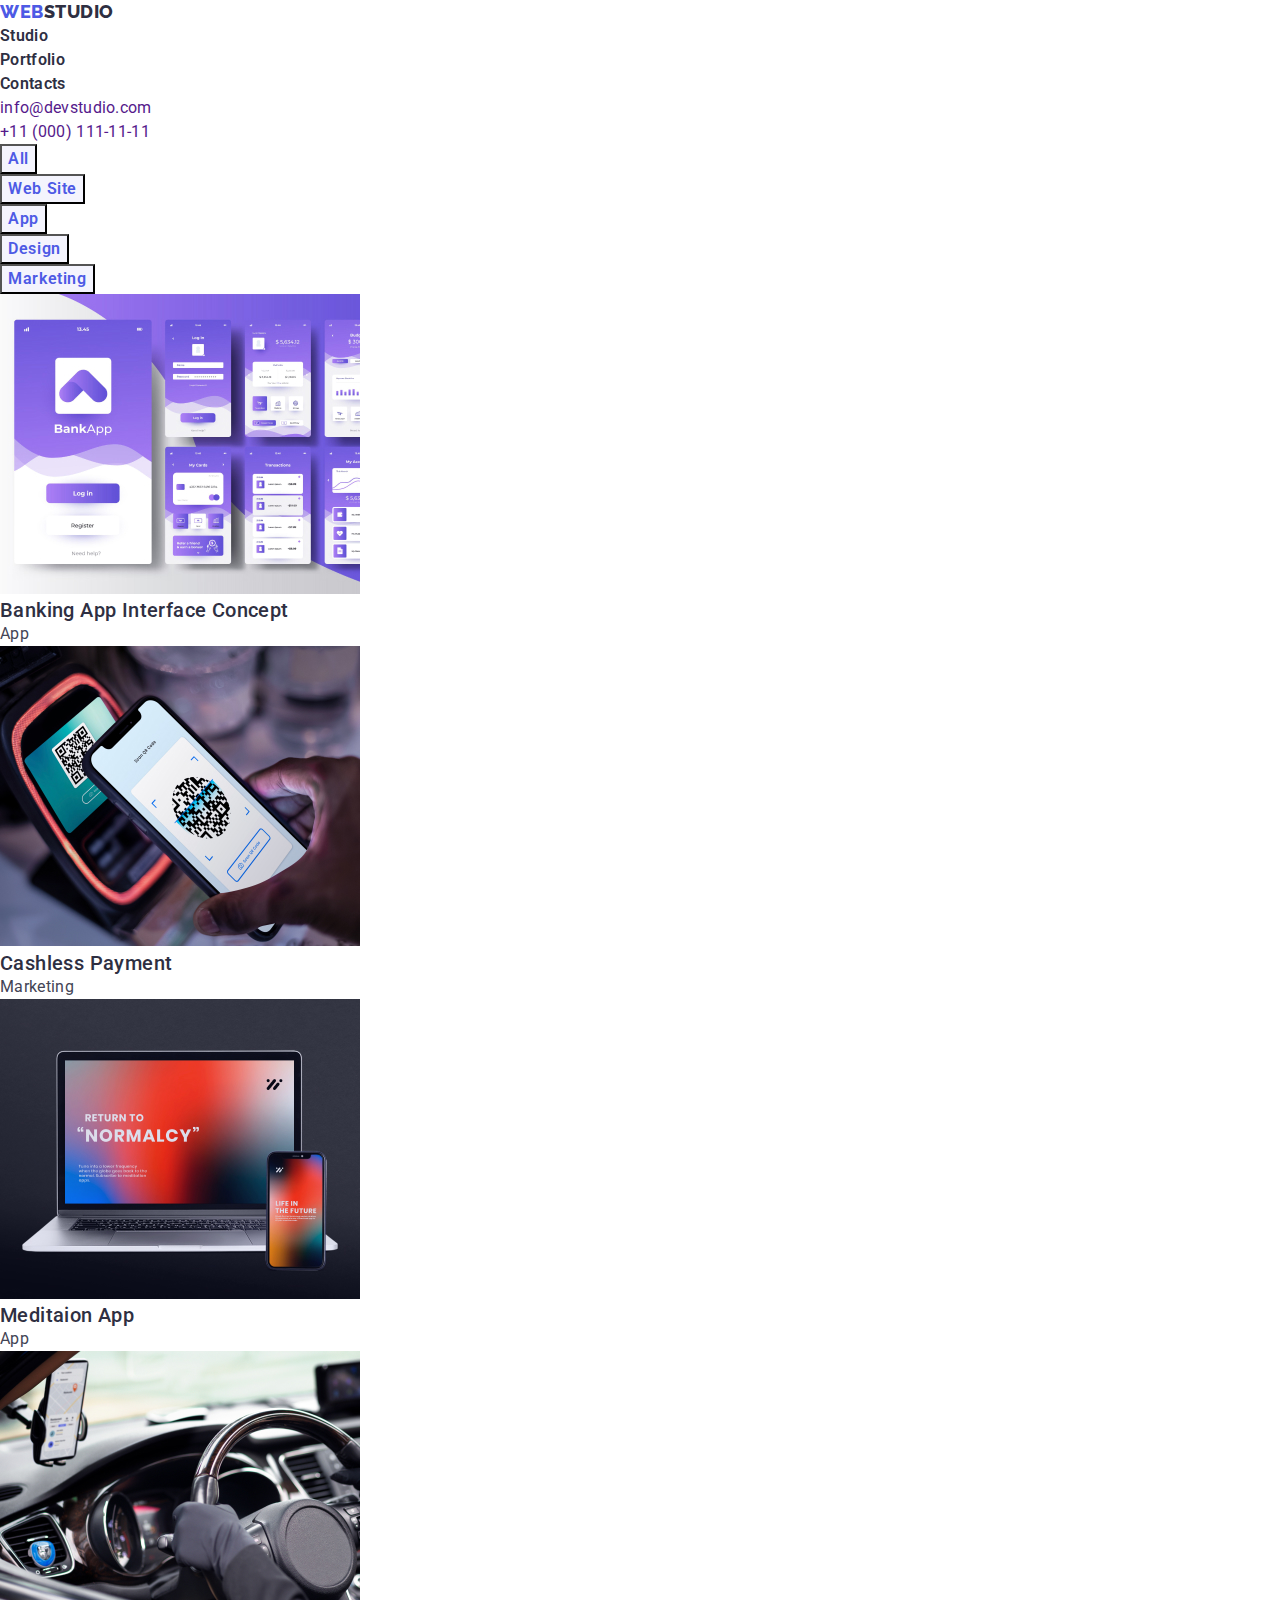
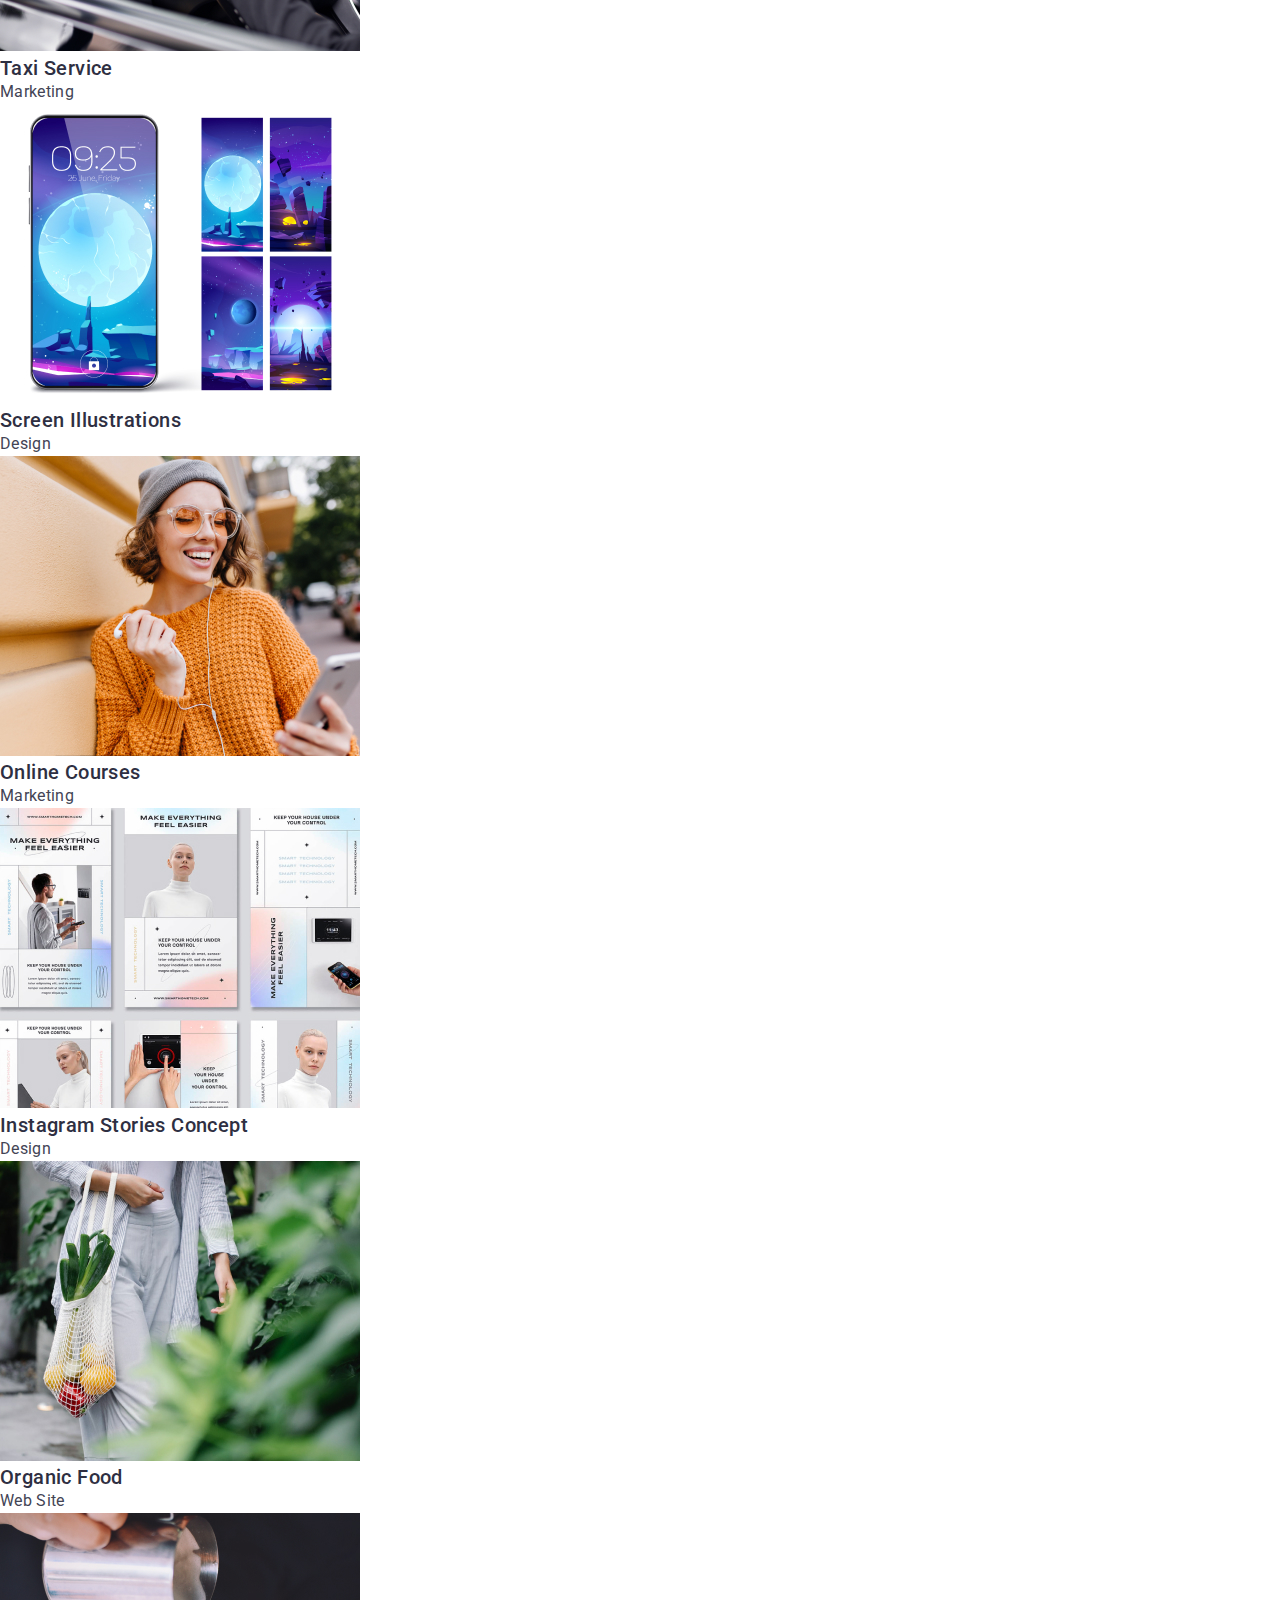
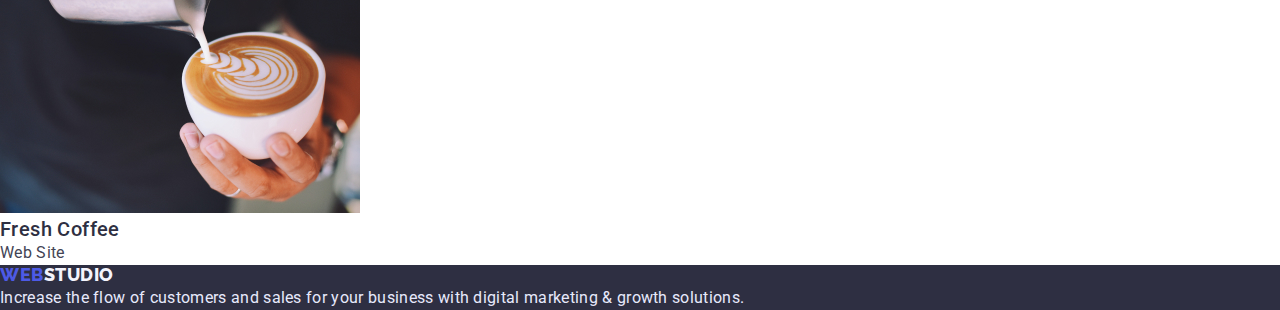
==== portfolio.html @ e3646582 "скопійовано № 2" ====
<!DOCTYPE html>
<html lang="en">
  <head>
    <meta charset="UTF-8" />
    <meta http-equiv="X-UA-Compatible" content="IE=edge" />
    <meta name="viewport" content="width=device-width, initial-scale=1.0" />
    <title>Document</title>
    <link
      href="https://fonts.googleapis.com/css2?family=Montserrat:wght@400;500;600&family=Raleway:wght@400;600;700;800&family=Roboto:wght@400;500;700;900&display=swap"
      rel="stylesheet"
    />
    <link rel="stylesheet" href="https://cdn.jsdelivr.net/npm/modern-normalize@1.1.0/modern-normalize.min.css">
    <link rel="stylesheet" href="./css/style.css"/>
  </head>
  <body class="body">
    <!-- Шапка -->
    <header class="header-page">
      <nav class="header-navigation">
        <a href="/" class="header-logo link">
          <span class="header-logo-web">WEB</span>
          STUDIO
        </a>
        <ul class="header-lists list">
          <li class="header-item">
            <a href="index.html"class="header-link link">Studio</a>
          </li>
          <li class="header-item">
            <a href="" class="header-link link">Portfolio</a>
          </li>
          <li class="header-item">
            <a href="" class="header-link link">Contacts</a>
          </li>
        </ul>
      </nav>
      <ul class="header-contacts list">
        <li class="header-email-item">
          <a href="" class="header-email-link link">info@devstudio.com</a>
        </li>
        <li class="header-tel-item">
          <a href="" class="header-tel-link link">+11 (000) 111-11-11</a>
        </li>
      </ul>
    </header>
    <!-- Основна частина-->
    <main>

      <!-- Секція 1 портфоліо-->
      <section>
        <ul class="button list">
          <li class="button-item">
            <button type="button" class="button-name">All</button>
          </li>
          <li class="button-item">
            <button type="button" class="button-name">Web Site</button>
          </li>
          <li class="button-item">
            <button type="button" class="button-name">App</button>
          </li>
          <li class="button-item">
            <button type="button" class="button-name">Design</button>
          </li>
          <li class="button-item">
            <button type="button" class="button-name">Marketing</button>
          </li>
        </ul>

        <ul class="portfolio list">
          <!-- фото 1 банківський додаток -->
          <li class="portfolio-bank">
            <a href="" class="link">
              <img
                src="./image.portfolio/Banking-App.jpg"
                alt="photo banking app"
                width="360"
                height="300"
              />
              <h2 class="portfolio-title">
                Banking App Interface Concept
              </h2>
              <p class="portfolio-text">App</p>
            </a>
          </li>
          <!-- фото 2 безготівковий розрахунок -->
          <li class="portfolio-cashless">
            <a href="" class="link">
              <img
                src="./image.portfolio/Cashless-Payment.jpg"
                alt="photo Cashless Payment"
                width="360"
                height="300"
              />
              <h2 class="portfolio-title">Cashless Payment</h2>
              <p class="portfolio-text">Marketing</p>
            </a>
          </li>
          <!-- фото 3 додаток медитація -->
          <li class="portfolio-meditation">
            <a href="" class="link">
              <img
                src="./image.portfolio/Meditaion-App.jpg"
                alt="photo Meditaion App"
                width="360"
                height="300"
              />
              <h2 class="portfolio-title">Meditaion App</h2>
              <p class="portfolio-text">App</p>
            </a>
          </li>
          <!-- фото 4 сервіс таксі -->
          <li class="portfolio-taxi">
            <a href="" class="link">
              <img
                src="./image.portfolio/Taxi-Service.jpg"
                alt="photo Taxi Service"
                width="360"
                height="300"
              />
              <h2 class="portfolio-title">Taxi Service</h2>
              <p class="portfolio-text">Marketing</p>
            </a>
          </li>

          <!-- фото 5 ілюстраціїї екрану -->
          <li class="portfolio-screen">
            <a href="" class="link">
              <img
                src="./image.portfolio/Screen-Illustrations.jpg"
                alt="photo Screen Illustrations"
                width="360"
                height="300"
              />
              <h2 class="portfolio-title">Screen Illustrations</h2>
              <p class="portfolio-text">Design</p>
            </a>
          </li>
          <!-- фото 6 онлайн курси -->
          <li class="portfolio-online">
            <a href="" class="link">
              <img
                src="./image.portfolio/Online-Courses.jpg"
                alt="photo Online Courses"
                width="360"
                height="300"
              />
              <h2 class="portfolio-title">Online Courses</h2>
              <p class="portfolio-text">Marketing</p>
            </a>
          </li>
          <!-- фото 7 інстаграм сторіс -->
          <li class="portfolio-instagram">
            <a href="" class="link">
              <img
                src="./image.portfolio/Instagram-Stories-Concept.jpg"
                alt="photo Instagram Stories Concept"
                width="360"
                height="300"
              />
              <h2 class="portfolio-title">
                Instagram Stories Concept</h2>
              <p class="portfolio-text">Design</p>
            </a>
          </li>
          <!-- фото 8 органічна їжа -->
          <li class="portfolio-food">
            <a href="" class="link">
              <img
                src="./image.portfolio/Organic-Food.jpg"
                alt="photo Organic Food"
                width="360"
                height="300"
              />
              <h2 class="portfolio-title">Organic Food</h2>
              <p class="portfolio-text">Web Site</p>
            </a>
          </li>
          <!-- фото 9 свіжа кава-->
          <li class="portfolio-coffee">
            <a href="" class="link">
              <img
                src="./image.portfolio/Fresh-Coffee.jpg"
                alt="photo Fresh Coffee"
                width="360"
                height="300"
              />
              <h2 class="portfolio-title">Fresh Coffee</h2>
              <p class="portfolio-text">Web Site</p>
            </a>
          </li>
        </ul>
      </section>
    </main>
    <!-- Футер (підвал)-->
    <footer class="footer-page">
      <a href="/" class="footer-logo link">
        <span class="footer-logo-web">WEB</span>
        STUDIO
      </a>
      <p class="text-fotter">
        Increase the flow of customers and sales for your business with digital
        marketing & growth solutions.
      </p>
    </footer>
  </body>
</html>
---- css/style.css ----
body 
{font-family: Roboto, sans-serif;}

.list {
    list-style: none;
}
.link {
    text-decoration: none;
}
/* скидаємо відступи */
ul, 
li {
    margin: 0;
    padding-left: 0;
}

h1, h2, h3, p {
    margin: 0;
    padding-left: 0;
}

/* HEADER */
/* 1-а сторінка Основна частина*/
/* 1-а сторінка, Секція 1 з кнопкою- */

.page-button-order {
    background-color: #2E2F42;
}
.page-button-order-service  {
    font-family: inherit;
    font-weight: 600;
    font-size: 16px;
    line-height: 1.19em;
    display: flex;
    align-items: center; 
    letter-spacing: 0.04em;
    color: #FFFFFF;
    background: #4D5AE5;
}
.page-button-order-service:hover {
    color: #4D5AE5;
    background: #F4F4FD;
}
.page-button-order-service:focus {
    color: #4D5AE5;
    background: #F4F4FD;
}
.page-button-title {
    font-family: inherit;
    font-weight: 600;
    font-size: 56px;
    line-height: 1.07em;
    text-align: center;
    letter-spacing: 0.02em;
    color: #FFFFFF;
}

/* Оформлення слів Studio Portfolio Contacts*/
.header-link {
    font-family: inherit;
    font-weight: 600;
    font-size: 16px;
    line-height: 1.5;
    display: flex;
    align-items: center;
    text-align: center;
    letter-spacing: 0.02em;
    color: #2E2F42;
}
/* Оформлення телефону та імейл*/
.header-contacts {
    font-family: inherit;
    font-weight: 400;
    font-size: 16px;
    line-height: 1.5;
    letter-spacing: 0.02em;
    color: #434455;
}

/* 1-а сторінка, 
Секція 2 Принципи компанії */
.title {
    font-family: inherit;
    font-weight: 500;
    font-size: 20px;
    line-height: 24px;
    letter-spacing: 0.02em;
    color: #2E2F42;
}
.text-title {
    font-family: inherit;
    font-weight: 400;
    font-size: 16px;
    line-height: 1.5em;
    letter-spacing: 0.02em;
    color: #434455;
}

/* 1-а сторінка заголовки секцій 
наша робота, наша команда*/
.title-section {
    font-family: inherit;
    font-weight: 600;
    font-size: 36px;
    line-height: 1.11em;
    text-align: center;
    letter-spacing: 0.02em;
    text-transform: capitalize;
    color: #2E2F42;
}
/* 1-а сторінка, 
Секція 4 Команда компанії
імена, професія */
.name {
    font-family: inherit;
    font-weight: 500;
    font-size: 20px;
    line-height: 1,2em;
    text-align: center;
    letter-spacing: 0.02em;
    color: #2E2F42;
}
.job {
    font-family: inherit;
    font-weight: 400;
    font-size: 16px;
    line-height: 1.5em;
    text-align: center;
    letter-spacing: 0.02em;
    color: #434455;
}
/* 2-а сторінка */

.header-logo-web {
    font-family: 'Raleway';
    font-weight: 800;
    font-size: 18px;
    line-height: 1.33;
    display: flex;
    align-items: center;
    letter-spacing: 0.03em;
    text-transform: uppercase;
    color: #4D5AE5; 
}
.header-logo {
    font-family: 'Raleway';
    font-weight: 800;
    font-size: 18px;
    line-height: 1.33;
    display: flex;
    align-items: center;
    letter-spacing: 0.03em;
    text-transform: uppercase;
    color: #2E2F42;
}

/* оформлення кнопок 2-а сторінка портфоліо
all, web-site, app, design, marketing*/
.button-name
 {  font-family: inherit;
    font-weight: 600;
    font-size: 16px;
    line-height: 1.5;
    display: flex;
    align-items: center;
    text-align: center;
    letter-spacing: 0.04em;
    color: #4D5AE5;
    background: #F4F4FD;
}
.button-name:hover 
{color: #FFFFFF;background: #404BBF;}

.button-name:focus 
{color: #FFFFFF; background: #404BBF;} 

/* PORTFOLIO*/

.portfolio-title 
{   font-family: inherit;
    font-weight: 500;
    font-size: 20px;
    line-height: 1.2em;
    letter-spacing: 0.02em;
    color: #2E2F42;
}
.portfolio-text 
{
    font-family: inherit;
    font-weight: 400;
    font-size: 16px;
    line-height: 1.5em;
    letter-spacing: 0.02em;
    color: #434455;
}

/* ФУТЕР */
.footer-page {background-color:  #2E2F42;}
.footer-logo {
    font-family: Raleway;
    font-weight: 800;
    font-size: 18px;
    line-height: 1.16em;
    display: flex;
    align-items: center;
    letter-spacing: 0.03em;
    text-transform: uppercase;
    color: #F4F4FD;
}

.footer-logo-web {
    font-family: Raleway;
    font-weight: 800;
    font-size: 18px;
    line-height: 1.16em;
    display: flex;
    align-items: center;
    letter-spacing: 0.03em;
    text-transform: uppercase;
    color: #4D5AE5;
} 
.text-fotter {
   font-family: inherit;
   font-weight: 400;
   font-size: 16px;
   line-height: 1.5em;
   letter-spacing: 0.02em;
   color: #E7E9FC;
}

/* БЛОКОВІ МОДЕЛІ */
/* ШИРИНА КОНТЕЙНЕРУ */
.container {
width: 1128px;
padding-left: 12px;
padding-right: 12px;
}
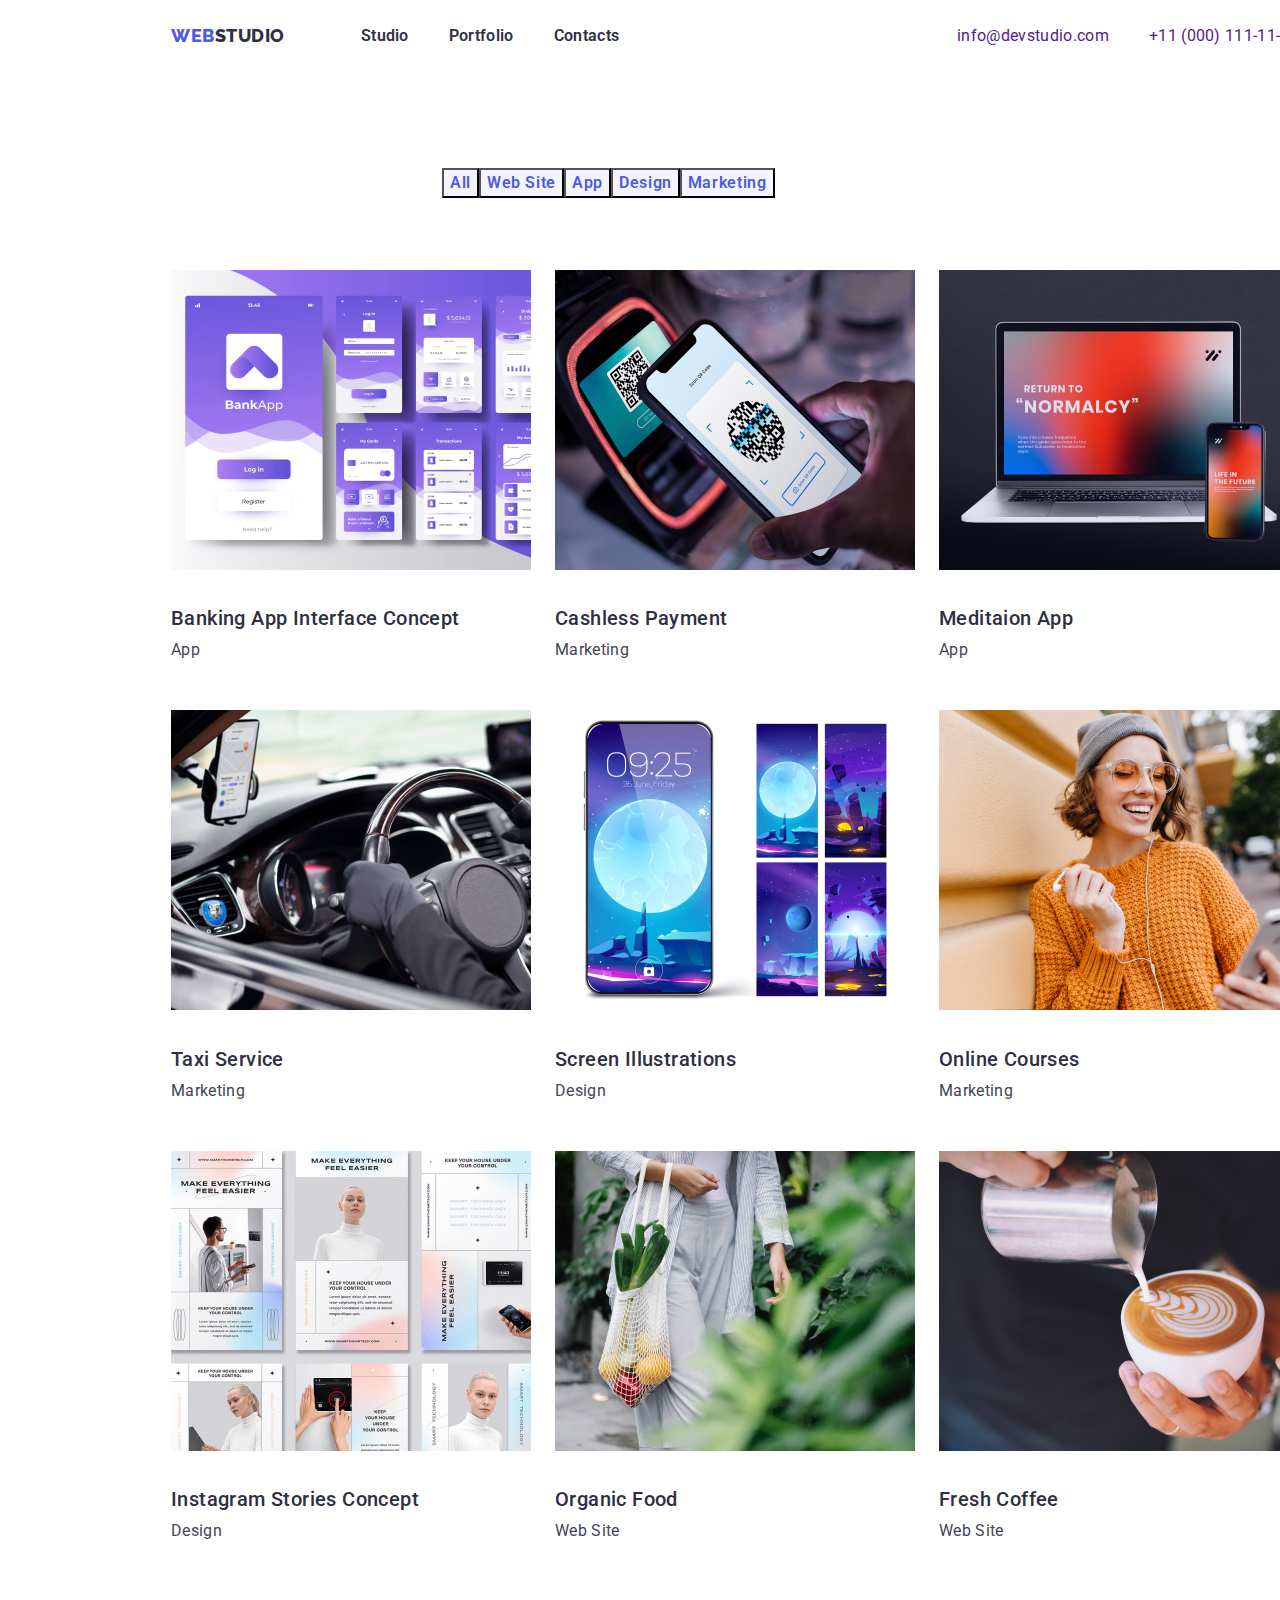
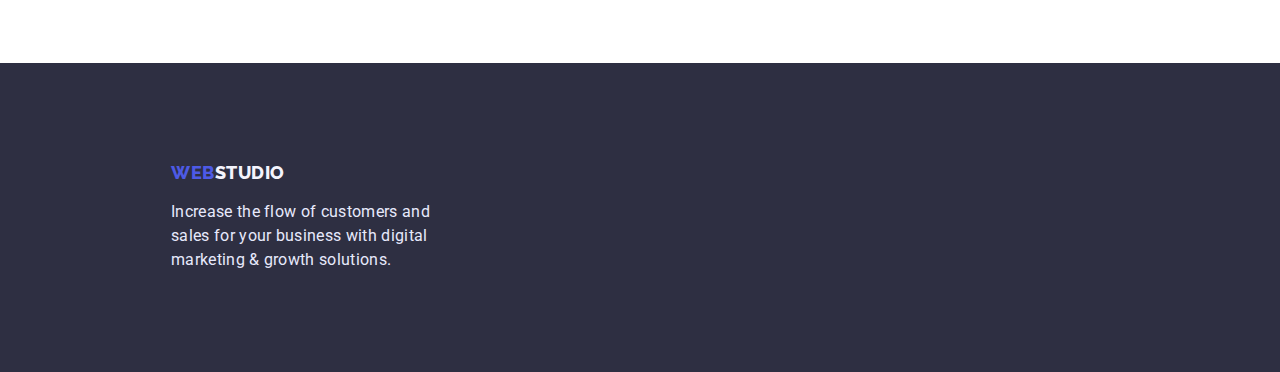
==== commit c01b46ef: "2-а сторінка" ====
--- a/portfolio.html
+++ b/portfolio.html
@@ -15,190 +15,212 @@
   <body class="body">
     <!-- Шапка -->
     <header class="header-page">
-      <nav class="header-navigation">
-        <a href="/" class="header-logo link">
-          <span class="header-logo-web">WEB</span>
-          STUDIO
-        </a>
-        <ul class="header-lists list">
-          <li class="header-item">
-            <a href="index.html"class="header-link link">Studio</a>
+      <!-- контейнер хедер -->
+      <div class="container"> 
+          <nav class="header-navigation">
+            <a href="/" class="header-logo link">
+              <span class="header-logo-web">WEB</span>
+              STUDIO
+            </a>
+          <!-- фільтр студія, портфоліо, контакти-->
+                <ul class="header-lists list">
+            <li class="header-item">
+              <a href="index.html" class="header-link link">Studio</a>
+            </li>
+            <li class="header-item">
+              <a href="portfolio.html" class="header-link link">Portfolio</a>
+            </li>
+            <li class="header-item">
+              <a href="" class="header-link link">Contacts</a>
+            </li>
+          </ul>
+        </nav>
+        <!-- контакти тел+імейл -->
+        <ul class="header-contacts list">
+          <li class="header-contact-item">
+            <a href="" class="link">info@devstudio.com</a>
           </li>
-          <li class="header-item">
-            <a href="" class="header-link link">Portfolio</a>
-          </li>
-          <li class="header-item">
-            <a href="" class="header-link link">Contacts</a>
+          <li class="header-contact-item">
+            <a href="" class="link">+11 (000) 111-11-11</a>
           </li>
         </ul>
-      </nav>
-      <ul class="header-contacts list">
-        <li class="header-email-item">
-          <a href="" class="header-email-link link">info@devstudio.com</a>
-        </li>
-        <li class="header-tel-item">
-          <a href="" class="header-tel-link link">+11 (000) 111-11-11</a>
-        </li>
-      </ul>
+      </div>
     </header>
     <!-- Основна частина-->
     <main>
 
       <!-- Секція 1 портфоліо-->
       <section>
-        <ul class="button list">
-          <li class="button-item">
-            <button type="button" class="button-name">All</button>
-          </li>
-          <li class="button-item">
-            <button type="button" class="button-name">Web Site</button>
-          </li>
-          <li class="button-item">
-            <button type="button" class="button-name">App</button>
-          </li>
-          <li class="button-item">
-            <button type="button" class="button-name">Design</button>
-          </li>
-          <li class="button-item">
-            <button type="button" class="button-name">Marketing</button>
-          </li>
-        </ul>
-
-        <ul class="portfolio list">
-          <!-- фото 1 банківський додаток -->
-          <li class="portfolio-bank">
-            <a href="" class="link">
-              <img
-                src="./image.portfolio/Banking-App.jpg"
-                alt="photo banking app"
-                width="360"
-                height="300"
-              />
-              <h2 class="portfolio-title">
-                Banking App Interface Concept
-              </h2>
-              <p class="portfolio-text">App</p>
-            </a>
-          </li>
-          <!-- фото 2 безготівковий розрахунок -->
-          <li class="portfolio-cashless">
-            <a href="" class="link">
-              <img
-                src="./image.portfolio/Cashless-Payment.jpg"
-                alt="photo Cashless Payment"
-                width="360"
-                height="300"
-              />
-              <h2 class="portfolio-title">Cashless Payment</h2>
-              <p class="portfolio-text">Marketing</p>
-            </a>
-          </li>
-          <!-- фото 3 додаток медитація -->
-          <li class="portfolio-meditation">
-            <a href="" class="link">
-              <img
-                src="./image.portfolio/Meditaion-App.jpg"
-                alt="photo Meditaion App"
-                width="360"
-                height="300"
-              />
-              <h2 class="portfolio-title">Meditaion App</h2>
-              <p class="portfolio-text">App</p>
-            </a>
-          </li>
-          <!-- фото 4 сервіс таксі -->
-          <li class="portfolio-taxi">
-            <a href="" class="link">
-              <img
-                src="./image.portfolio/Taxi-Service.jpg"
-                alt="photo Taxi Service"
-                width="360"
-                height="300"
-              />
-              <h2 class="portfolio-title">Taxi Service</h2>
-              <p class="portfolio-text">Marketing</p>
-            </a>
-          </li>
-
-          <!-- фото 5 ілюстраціїї екрану -->
-          <li class="portfolio-screen">
-            <a href="" class="link">
-              <img
-                src="./image.portfolio/Screen-Illustrations.jpg"
-                alt="photo Screen Illustrations"
-                width="360"
-                height="300"
-              />
-              <h2 class="portfolio-title">Screen Illustrations</h2>
-              <p class="portfolio-text">Design</p>
-            </a>
-          </li>
-          <!-- фото 6 онлайн курси -->
-          <li class="portfolio-online">
-            <a href="" class="link">
-              <img
-                src="./image.portfolio/Online-Courses.jpg"
-                alt="photo Online Courses"
-                width="360"
-                height="300"
-              />
-              <h2 class="portfolio-title">Online Courses</h2>
-              <p class="portfolio-text">Marketing</p>
-            </a>
-          </li>
-          <!-- фото 7 інстаграм сторіс -->
-          <li class="portfolio-instagram">
-            <a href="" class="link">
-              <img
-                src="./image.portfolio/Instagram-Stories-Concept.jpg"
-                alt="photo Instagram Stories Concept"
-                width="360"
-                height="300"
-              />
-              <h2 class="portfolio-title">
-                Instagram Stories Concept</h2>
-              <p class="portfolio-text">Design</p>
-            </a>
-          </li>
-          <!-- фото 8 органічна їжа -->
-          <li class="portfolio-food">
-            <a href="" class="link">
-              <img
-                src="./image.portfolio/Organic-Food.jpg"
-                alt="photo Organic Food"
-                width="360"
-                height="300"
-              />
-              <h2 class="portfolio-title">Organic Food</h2>
-              <p class="portfolio-text">Web Site</p>
-            </a>
-          </li>
-          <!-- фото 9 свіжа кава-->
-          <li class="portfolio-coffee">
-            <a href="" class="link">
-              <img
-                src="./image.portfolio/Fresh-Coffee.jpg"
-                alt="photo Fresh Coffee"
-                width="360"
-                height="300"
-              />
-              <h2 class="portfolio-title">Fresh Coffee</h2>
-              <p class="portfolio-text">Web Site</p>
-            </a>
-          </li>
-        </ul>
+        <div class="container"> 
+          <div class="buttons-wrap"> 
+            <ul class="button list">
+              <li class="button-item">
+                <button type="button" class="button-name">All</button>
+              </li>
+              <li class="button-item">
+                <button type="button" class="button-name">Web Site</button>
+              </li>
+              <li class="button-item">
+                <button type="button" class="button-name">App</button>
+              </li>
+              <li class="button-item">
+                <button type="button" class="button-name">Design</button>
+              </li>
+              <li class="button-item">
+                <button type="button" class="button-name">Marketing</button>
+              </li>
+            </ul>
+          </div>
+          <!-- зображення 9 шт -->
+            <div class="portfolio-wrap">
+                <ul class="portfolio list">
+                  <!-- фото 1 банківський додаток -->
+
+                      <li class="portfolio-photo">
+                        <a href="" class="link">
+                          <img
+                            src="./image.portfolio/Banking-App.jpg"
+                            alt="photo banking app"
+                            width="360"
+                            height="300"
+                          />
+                          <h2 class="portfolio-title">
+                            Banking App Interface Concept
+                          </h2>
+                          <p class="portfolio-text">App</p>
+                        </a>
+                      </li>
+
+                      <!-- фото 2 безготівковий розрахунок -->
+                      <li class="portfolio-photo">
+                        <a href="" class="link">
+                          <img
+                            src="./image.portfolio/Cashless-Payment.jpg"
+                            alt="photo Cashless Payment"
+                            width="360"
+                            height="300"
+                          />
+                          <h2 class="portfolio-title">Cashless Payment</h2>
+                          <p class="portfolio-text">Marketing</p>
+                        </a>
+                      </li>
+
+                      <!-- фото 3 додаток медитація -->
+                      <li class="portfolio-photo">
+                        <a href="" class="link">
+                          <img
+                            src="./image.portfolio/Meditaion-App.jpg"
+                            alt="photo Meditaion App"
+                            width="360"
+                            height="300"
+                          />
+                          <h2 class="portfolio-title">Meditaion App</h2>
+                          <p class="portfolio-text">App</p>
+                        </a>
+                      </li>
+
+                      <!-- фото 4 сервіс таксі -->
+                      <li class="portfolio-photo">
+                        <a href="" class="link">
+                          <img
+                            src="./image.portfolio/Taxi-Service.jpg"
+                            alt="photo Taxi Service"
+                            width="360"
+                            height="300"
+                          />
+                          <h2 class="portfolio-title">Taxi Service</h2>
+                          <p class="portfolio-text">Marketing</p>
+                        </a>
+                      </li>
+
+                      <!-- фото 5 ілюстраціїї екрану -->
+                      <li class="portfolio-photo">
+                        <a href="" class="link">
+                          <img
+                            src="./image.portfolio/Screen-Illustrations.jpg"
+                            alt="photo Screen Illustrations"
+                            width="360"
+                            height="300"
+                          />
+                          <h2 class="portfolio-title">Screen Illustrations</h2>
+                          <p class="portfolio-text">Design</p>
+                        </a>
+                      </li>
+
+                      <!-- фото 6 онлайн курси -->
+                      <li class="portfolio-photo">
+                        <a href="" class="link">
+                          <img
+                            src="./image.portfolio/Online-Courses.jpg"
+                            alt="photo Online Courses"
+                            width="360"
+                            height="300"
+                          />
+                          <h2 class="portfolio-title">Online Courses</h2>
+                          <p class="portfolio-text">Marketing</p>
+                        </a>
+                      </li>
+
+                      <!-- фото 7 інстаграм сторіс -->
+                      <li class="portfolio-photo">
+                        <a href="" class="link">
+                          <img
+                            src="./image.portfolio/Instagram-Stories-Concept.jpg"
+                            alt="photo Instagram Stories Concept"
+                            width="360"
+                            height="300"
+                          />
+                          <h2 class="portfolio-title">
+                            Instagram Stories Concept</h2>
+                          <p class="portfolio-text">Design</p>
+                        </a>
+                      </li>
+
+                      <!-- фото 8 органічна їжа -->
+                      <li class="portfolio-photo">
+                        <a href="" class="link">
+                          <img
+                            src="./image.portfolio/Organic-Food.jpg"
+                            alt="photo Organic Food"
+                            width="360"
+                            height="300"
+                          />
+                          <h2 class="portfolio-title">Organic Food</h2>
+                          <p class="portfolio-text">Web Site</p>
+                        </a>
+                      </li>
+
+                      <!-- фото 9 свіжа кава-->
+                      <li class="portfolio-photo">
+                        <a href="" class="link">
+                          <img
+                            src="./image.portfolio/Fresh-Coffee.jpg"
+                            alt="photo Fresh Coffee"
+                            width="360"
+                            height="300"
+                          />
+                          <h2 class="portfolio-title">Fresh Coffee</h2>
+                          <p class="portfolio-text">Web Site</p>
+                        </a>
+                      </li>
+
+                </ul>
+            </div>
       </section>
     </main>
-    <!-- Футер (підвал)-->
-    <footer class="footer-page">
-      <a href="/" class="footer-logo link">
-        <span class="footer-logo-web">WEB</span>
-        STUDIO
-      </a>
-      <p class="text-fotter">
-        Increase the flow of customers and sales for your business with digital
-        marketing & growth solutions.
-      </p>
-    </footer>
+
+        <!-- Футер (підвал)-->
+        <footer class="footer-page">
+          <div class="container"> 
+            <a href="/" class="footer-logo link">
+              <span class="footer-logo-web">WEB</span>
+              STUDIO
+            </a>
+            <p class="text-fotter">
+              Increase the flow of customers and sales for your business with digital
+              marketing & growth solutions.
+            </p>
+          </div>     
+       </footer>
   </body>
 </html>
--- a/css/style.css
+++ b/css/style.css
@@ -16,14 +16,14 @@
 
 h1, h2, h3, p {
     margin: 0;
-    padding-left: 0;
 }
 
 /* HEADER */
 /* 1-а сторінка Основна частина*/
 /* 1-а сторінка, Секція 1 з кнопкою- */
 
-.page-button-order {
+/* обмежено межі фону через селектор батька */
+.page-button-order >.container {
     background-color: #2E2F42;
 }
 .page-button-order-service  {
@@ -36,7 +36,12 @@
     letter-spacing: 0.04em;
     color: #FFFFFF;
     background: #4D5AE5;
-}
+    width: 169px;
+    height: 56px;
+    align-items: center;
+    justify-content: center;
+}
+
 .page-button-order-service:hover {
     color: #4D5AE5;
     background: #F4F4FD;
@@ -47,14 +52,22 @@
 }
 .page-button-title {
     font-family: inherit;
-    font-weight: 600;
+    font-weight: 500;
     font-size: 56px;
-    line-height: 1.07em;
-    text-align: center;
+    line-height: 1.01em;
     letter-spacing: 0.02em;
     color: #FFFFFF;
-}
-
+    padding-left: 473px;
+    padding-right: 473px;
+    padding-top: 188px;
+    margin-bottom: 48px;
+    text-align: center;
+}
+.button-wrap {
+padding-bottom: 188px;
+padding-left: 636px;
+padding-right: 635px;
+}
 /* Оформлення слів Studio Portfolio Contacts*/
 .header-link {
     font-family: inherit;
@@ -63,10 +76,38 @@
     line-height: 1.5;
     display: flex;
     align-items: center;
-    text-align: center;
-    letter-spacing: 0.02em;
-    color: #2E2F42;
-}
+    letter-spacing: 0.02em;
+    color: #2E2F42;
+    padding-bottom: 24px;
+    padding-top: 24px; 
+    
+}
+.header-logo {
+    padding-left: 156px;
+    margin-right: 76px;
+}
+.header-lists {
+    display: flex;
+    align-items: center;
+    gap: 40px;
+}
+.header-navigation {
+    display: flex;
+    align-items: center;
+    margin-right: auto;
+}
+.header-contacts  {
+    display: flex;
+    align-items: center;
+    padding-right: 156px;
+    gap: 40px;
+}
+/* селектор нащадка - застосувати до класу контейнер, який міститься в класі хедер-пейдж */
+.header-page>.container {
+    display: flex;
+    align-items: center;
+}
+
 /* Оформлення телефону та імейл*/
 .header-contacts {
     font-family: inherit;
@@ -79,6 +120,11 @@
 
 /* 1-а сторінка, 
 Секція 2 Принципи компанії */
+
+.principles {
+    padding-top: 120px;
+    padding-bottom: 120px;
+}
 .title {
     font-family: inherit;
     font-weight: 500;
@@ -87,6 +133,13 @@
     letter-spacing: 0.02em;
     color: #2E2F42;
 }
+.doing {
+    padding-bottom: 120px;   
+}
+
+.team {
+    padding-bottom: 120px;
+}
 .text-title {
     font-family: inherit;
     font-weight: 400;
@@ -94,6 +147,7 @@
     line-height: 1.5em;
     letter-spacing: 0.02em;
     color: #434455;
+    margin-top: 8px;
 }
 
 /* 1-а сторінка заголовки секцій 
@@ -107,6 +161,31 @@
     letter-spacing: 0.02em;
     text-transform: capitalize;
     color: #2E2F42;
+    margin-bottom: 72px;
+}
+/* ставимо картинки в ряд */
+.principles-wrap {
+    display: flex;
+    gap: 24px;
+    padding-left: 156px;
+    padding-right: 156px;
+}
+
+.doing-wrap
+{
+    display: flex;
+    gap: 24px;
+    padding-left: 156px;
+    padding-right: 156px;
+}
+.team-wrap {
+    display: flex;
+    gap: 24px;
+    padding-left: 156px;
+    padding-right: 156px;
+}
+.team>.container {
+background: #F4F4FD;
 }
 /* 1-а сторінка, 
 Секція 4 Команда компанії
@@ -119,6 +198,8 @@
     text-align: center;
     letter-spacing: 0.02em;
     color: #2E2F42;
+    margin-bottom: 8px;
+    margin-top: 32px;
 }
 .job {
     font-family: inherit;
@@ -128,8 +209,11 @@
     text-align: center;
     letter-spacing: 0.02em;
     color: #434455;
-}
-/* 2-а сторінка */
+    padding-bottom: 32px;
+}
+                                    /* 2-а сторінка */
+                                 
+
 
 .header-logo-web {
     font-family: 'Raleway';
@@ -174,6 +258,23 @@
 .button-name:focus 
 {color: #FFFFFF; background: #404BBF;} 
 
+.buttons-wrap {
+    display: flex;
+    flex-direction: row;
+    padding-left: 427px;
+    padding-right: 427px;
+    padding-top: 96px;
+    margin-bottom: 72px;
+}
+
+.button {
+    display: flex;
+    flex-wrap: wrap;
+}
+
+.button-item {
+    text-align: center;
+}
 /* PORTFOLIO*/
 
 .portfolio-title 
@@ -183,6 +284,8 @@
     line-height: 1.2em;
     letter-spacing: 0.02em;
     color: #2E2F42;
+    margin-top: 32px;
+    margin-bottom: 8px;
 }
 .portfolio-text 
 {
@@ -194,8 +297,33 @@
     color: #434455;
 }
 
+.portfolio-wrap {
+    padding-left: 156px;
+    padding-right: 156px;
+    padding-bottom: 72px;
+}
+/* падінг ботом 120 (загана відстань) -48 (маржин фото) =72 */
+.portfolio {
+    display: flex;
+    flex-wrap: wrap;
+}
+.portfolio-photo {
+    width: 360px;
+    margin-right: 24px;
+    padding-right: 32px;
+    margin-bottom: 48px;
+}
+/* псевдоклас маржин за винятком кожного 3-го елементу */
+.portfolio-photo:nth-child(3n) {
+    margin-right: 0;
+}
+.portfolio-photo:nth-child(3n) {
+    
+}
 /* ФУТЕР */
-.footer-page {background-color:  #2E2F42;}
+.footer-page>.container {
+    background-color:  #2E2F42;
+}
 .footer-logo {
     font-family: Raleway;
     font-weight: 800;
@@ -206,6 +334,9 @@
     letter-spacing: 0.03em;
     text-transform: uppercase;
     color: #F4F4FD;
+    padding-top: 100px;
+    padding-left: 156px;
+    margin-bottom: 16px;
 }
 
 .footer-logo-web {
@@ -226,12 +357,17 @@
    line-height: 1.5em;
    letter-spacing: 0.02em;
    color: #E7E9FC;
+   padding-left: 156px;
+   padding-right: 1020px;
+   padding-bottom: 100px;
 }
 
 /* БЛОКОВІ МОДЕЛІ */
-/* ШИРИНА КОНТЕЙНЕРУ */
+/* ШИРИНА КОНТЕЙНЕРУ оригінал 1440+50 додатковий падінг */
 .container {
-width: 1128px;
-padding-left: 12px;
-padding-right: 12px;
-}+width: 1470px; 
+padding-left: 15px;
+padding-right: 15px;
+margin: 0 auto;
+}
+/* outline: 1px solid red; обводка контейнера */
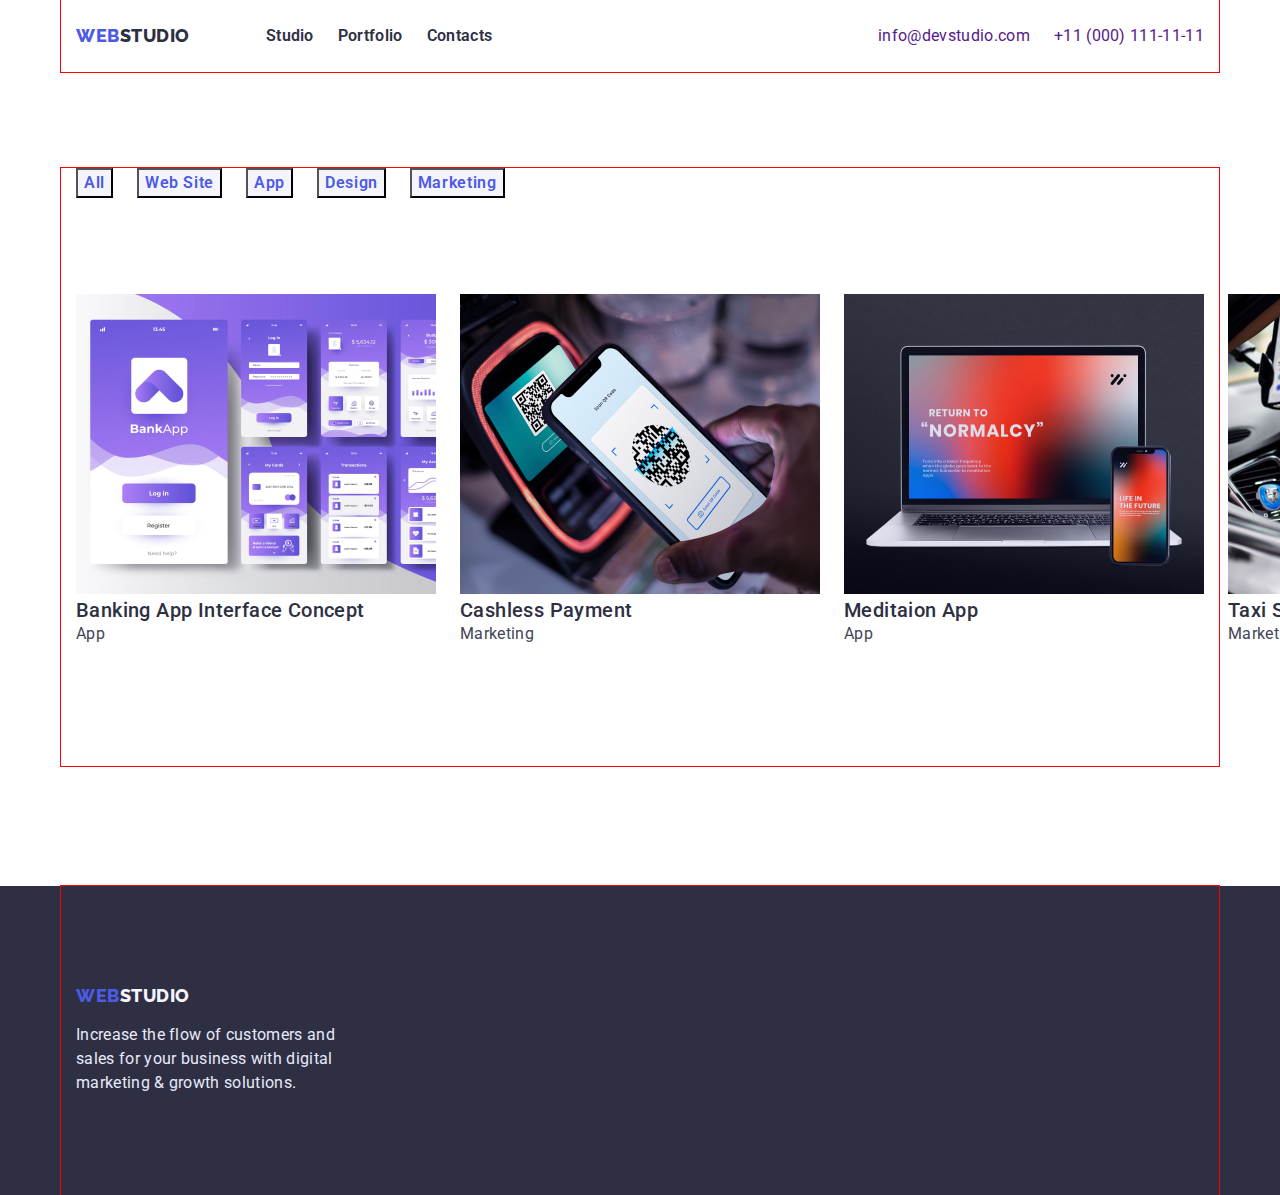
==== commit fbc6f902: "1" ====
--- a/portfolio.html
+++ b/portfolio.html
@@ -50,9 +50,8 @@
     <main>
 
       <!-- Секція 1 портфоліо-->
-      <section>
+      <section class="portfolio">
         <div class="container"> 
-          <div class="buttons-wrap"> 
             <ul class="button list">
               <li class="button-item">
                 <button type="button" class="button-name">All</button>
@@ -70,7 +69,6 @@
                 <button type="button" class="button-name">Marketing</button>
               </li>
             </ul>
-          </div>
           <!-- зображення 9 шт -->
             <div class="portfolio-wrap">
                 <ul class="portfolio list">
--- a/css/style.css
+++ b/css/style.css
@@ -23,9 +23,12 @@
 /* 1-а сторінка, Секція 1 з кнопкою- */
 
 /* обмежено межі фону через селектор батька */
-.page-button-order >.container {
+.page-button-order {
     background-color: #2E2F42;
-}
+    padding-top: 188px;
+    padding-bottom: 188px;
+}
+
 .page-button-order-service  {
     font-family: inherit;
     font-weight: 600;
@@ -57,163 +60,10 @@
     line-height: 1.01em;
     letter-spacing: 0.02em;
     color: #FFFFFF;
-    padding-left: 473px;
-    padding-right: 473px;
-    padding-top: 188px;
     margin-bottom: 48px;
-    text-align: center;
-}
-.button-wrap {
-padding-bottom: 188px;
-padding-left: 636px;
-padding-right: 635px;
-}
-/* Оформлення слів Studio Portfolio Contacts*/
-.header-link {
-    font-family: inherit;
-    font-weight: 600;
-    font-size: 16px;
-    line-height: 1.5;
-    display: flex;
-    align-items: center;
-    letter-spacing: 0.02em;
-    color: #2E2F42;
-    padding-bottom: 24px;
-    padding-top: 24px; 
-    
-}
-.header-logo {
-    padding-left: 156px;
-    margin-right: 76px;
-}
-.header-lists {
-    display: flex;
-    align-items: center;
-    gap: 40px;
-}
-.header-navigation {
-    display: flex;
-    align-items: center;
-    margin-right: auto;
-}
-.header-contacts  {
-    display: flex;
-    align-items: center;
-    padding-right: 156px;
-    gap: 40px;
-}
-/* селектор нащадка - застосувати до класу контейнер, який міститься в класі хедер-пейдж */
-.header-page>.container {
-    display: flex;
-    align-items: center;
-}
-
-/* Оформлення телефону та імейл*/
-.header-contacts {
-    font-family: inherit;
-    font-weight: 400;
-    font-size: 16px;
-    line-height: 1.5;
-    letter-spacing: 0.02em;
-    color: #434455;
-}
-
-/* 1-а сторінка, 
-Секція 2 Принципи компанії */
-
-.principles {
-    padding-top: 120px;
-    padding-bottom: 120px;
-}
-.title {
-    font-family: inherit;
-    font-weight: 500;
-    font-size: 20px;
-    line-height: 24px;
-    letter-spacing: 0.02em;
-    color: #2E2F42;
-}
-.doing {
-    padding-bottom: 120px;   
-}
-
-.team {
-    padding-bottom: 120px;
-}
-.text-title {
-    font-family: inherit;
-    font-weight: 400;
-    font-size: 16px;
-    line-height: 1.5em;
-    letter-spacing: 0.02em;
-    color: #434455;
-    margin-top: 8px;
-}
-
-/* 1-а сторінка заголовки секцій 
-наша робота, наша команда*/
-.title-section {
-    font-family: inherit;
-    font-weight: 600;
-    font-size: 36px;
-    line-height: 1.11em;
-    text-align: center;
-    letter-spacing: 0.02em;
-    text-transform: capitalize;
-    color: #2E2F42;
-    margin-bottom: 72px;
-}
-/* ставимо картинки в ряд */
-.principles-wrap {
-    display: flex;
-    gap: 24px;
-    padding-left: 156px;
-    padding-right: 156px;
-}
-
-.doing-wrap
-{
-    display: flex;
-    gap: 24px;
-    padding-left: 156px;
-    padding-right: 156px;
-}
-.team-wrap {
-    display: flex;
-    gap: 24px;
-    padding-left: 156px;
-    padding-right: 156px;
-}
-.team>.container {
-background: #F4F4FD;
-}
-/* 1-а сторінка, 
-Секція 4 Команда компанії
-імена, професія */
-.name {
-    font-family: inherit;
-    font-weight: 500;
-    font-size: 20px;
-    line-height: 1,2em;
-    text-align: center;
-    letter-spacing: 0.02em;
-    color: #2E2F42;
-    margin-bottom: 8px;
-    margin-top: 32px;
-}
-.job {
-    font-family: inherit;
-    font-weight: 400;
-    font-size: 16px;
-    line-height: 1.5em;
-    text-align: center;
-    letter-spacing: 0.02em;
-    color: #434455;
-    padding-bottom: 32px;
-}
-                                    /* 2-а сторінка */
-                                 
-
+    max-width: 494px;
+    text-align: center;
+}
 
 .header-logo-web {
     font-family: 'Raleway';
@@ -236,10 +86,144 @@
     letter-spacing: 0.03em;
     text-transform: uppercase;
     color: #2E2F42;
-}
+    margin-right: 76px;
+}
+/* Оформлення слів Studio Portfolio Contacts*/
+.header-link {
+    font-family: inherit;
+    font-weight: 600;
+    font-size: 16px;
+    line-height: 1.5;
+    display: flex;
+    align-items: center;
+    letter-spacing: 0.02em;
+    color: #2E2F42;
+    padding-bottom: 24px;
+    padding-top: 24px; 
+}
+/* оформлення контактыв та кнопок меню в рядок */
+.header-lists {
+    display: flex;
+    align-items: center;
+}
+
+.header-navigation {
+    display: flex;
+    align-items: center;
+    margin-right: auto;
+}
+
+.header-contacts  {
+    display: flex;
+    align-items: center;
+}
+/* селектор нащадка - застосувати до класу контейнер, який міститься в класі хедер-пейдж */
+.header-page>.container {
+    display: flex;
+    align-items: center;
+}
+
+/* Оформлення телефону та імейл*/
+.header-contacts {
+    font-family: inherit;
+    font-weight: 400;
+    font-size: 16px;
+    line-height: 1.5;
+    letter-spacing: 0.02em;
+    color: #434455;
+}
+
+/* 1-а сторінка, 
+Секція 2 Принципи компанії */
+
+.principles-wrap {
+    width: 264px;
+}
+.principles {
+    padding-top: 120px;
+    padding-bottom: 120px;
+}
+.title {
+    font-family: inherit;
+    font-weight: 500;
+    font-size: 20px;
+    line-height: 24px;
+    letter-spacing: 0.02em;
+    color: #2E2F42;
+}
+
+.team {
+    padding-bottom: 120px;
+    padding-top: 120px;
+    background: #F4F4FD;
+}
+.text-title {
+    font-family: inherit;
+    font-weight: 400;
+    font-size: 16px;
+    line-height: 1.5em;
+    letter-spacing: 0.02em;
+    color: #434455;
+    margin-top: 8px;
+}
+
+/* 1-а сторінка заголовки секцій 
+наша робота, наша команда*/
+.title-section {
+    font-family: inherit;
+    font-weight: 600;
+    font-size: 36px;
+    line-height: 1.11em;
+    text-align: center;
+    letter-spacing: 0.02em;
+    text-transform: capitalize;
+    color: #2E2F42;
+    margin-bottom: 72px;
+}
+/* ставимо картинки в ряд */
+.list {
+    display: flex;
+    gap: 24px;
+}
+
+/* 1-а сторінка, 
+Секція 4 Команда компанії
+імена, професія */
+.name {
+    font-family: inherit;
+    font-weight: 500;
+    font-size: 20px;
+    line-height: 1,2em;
+    text-align: center;
+    letter-spacing: 0.02em;
+    color: #2E2F42;
+    margin-bottom: 8px;
+    margin-top: 32px;
+}
+.job {
+    font-family: inherit;
+    font-weight: 400;
+    font-size: 16px;
+    line-height: 1.5em;
+    text-align: center;
+    letter-spacing: 0.02em;
+    color: #434455;
+    padding-bottom: 32px;
+}
+
+.doing {
+padding-bottom: 120px; 
+}
+/* 2-а сторінка */
+
+
 
 /* оформлення кнопок 2-а сторінка портфоліо
 all, web-site, app, design, marketing*/
+.portfolio {
+    padding-top: 96px;
+    padding-bottom: 120px;
+}
 .button-name
  {  font-family: inherit;
     font-weight: 600;
@@ -258,23 +242,6 @@
 .button-name:focus 
 {color: #FFFFFF; background: #404BBF;} 
 
-.buttons-wrap {
-    display: flex;
-    flex-direction: row;
-    padding-left: 427px;
-    padding-right: 427px;
-    padding-top: 96px;
-    margin-bottom: 72px;
-}
-
-.button {
-    display: flex;
-    flex-wrap: wrap;
-}
-
-.button-item {
-    text-align: center;
-}
 /* PORTFOLIO*/
 
 .portfolio-title 
@@ -284,8 +251,6 @@
     line-height: 1.2em;
     letter-spacing: 0.02em;
     color: #2E2F42;
-    margin-top: 32px;
-    margin-bottom: 8px;
 }
 .portfolio-text 
 {
@@ -297,31 +262,13 @@
     color: #434455;
 }
 
-.portfolio-wrap {
-    padding-left: 156px;
-    padding-right: 156px;
-    padding-bottom: 72px;
-}
-/* падінг ботом 120 (загана відстань) -48 (маржин фото) =72 */
-.portfolio {
-    display: flex;
-    flex-wrap: wrap;
-}
 .portfolio-photo {
-    width: 360px;
-    margin-right: 24px;
-    padding-right: 32px;
-    margin-bottom: 48px;
-}
-/* псевдоклас маржин за винятком кожного 3-го елементу */
-.portfolio-photo:nth-child(3n) {
-    margin-right: 0;
-}
-.portfolio-photo:nth-child(3n) {
-    
-}
+    display: flex;
+     
+}
+
 /* ФУТЕР */
-.footer-page>.container {
+.footer-page {
     background-color:  #2E2F42;
 }
 .footer-logo {
@@ -335,8 +282,6 @@
     text-transform: uppercase;
     color: #F4F4FD;
     padding-top: 100px;
-    padding-left: 156px;
-    margin-bottom: 16px;
 }
 
 .footer-logo-web {
@@ -357,17 +302,17 @@
    line-height: 1.5em;
    letter-spacing: 0.02em;
    color: #E7E9FC;
-   padding-left: 156px;
-   padding-right: 1020px;
+   max-width: 264px;
    padding-bottom: 100px;
+   margin-top: 16px;
 }
 
 /* БЛОКОВІ МОДЕЛІ */
 /* ШИРИНА КОНТЕЙНЕРУ оригінал 1440+50 додатковий падінг */
 .container {
-width: 1470px; 
+width: 1158px; 
 padding-left: 15px;
 padding-right: 15px;
 margin: 0 auto;
-}
-/* outline: 1px solid red; обводка контейнера */
+outline: 1px solid red;
+}
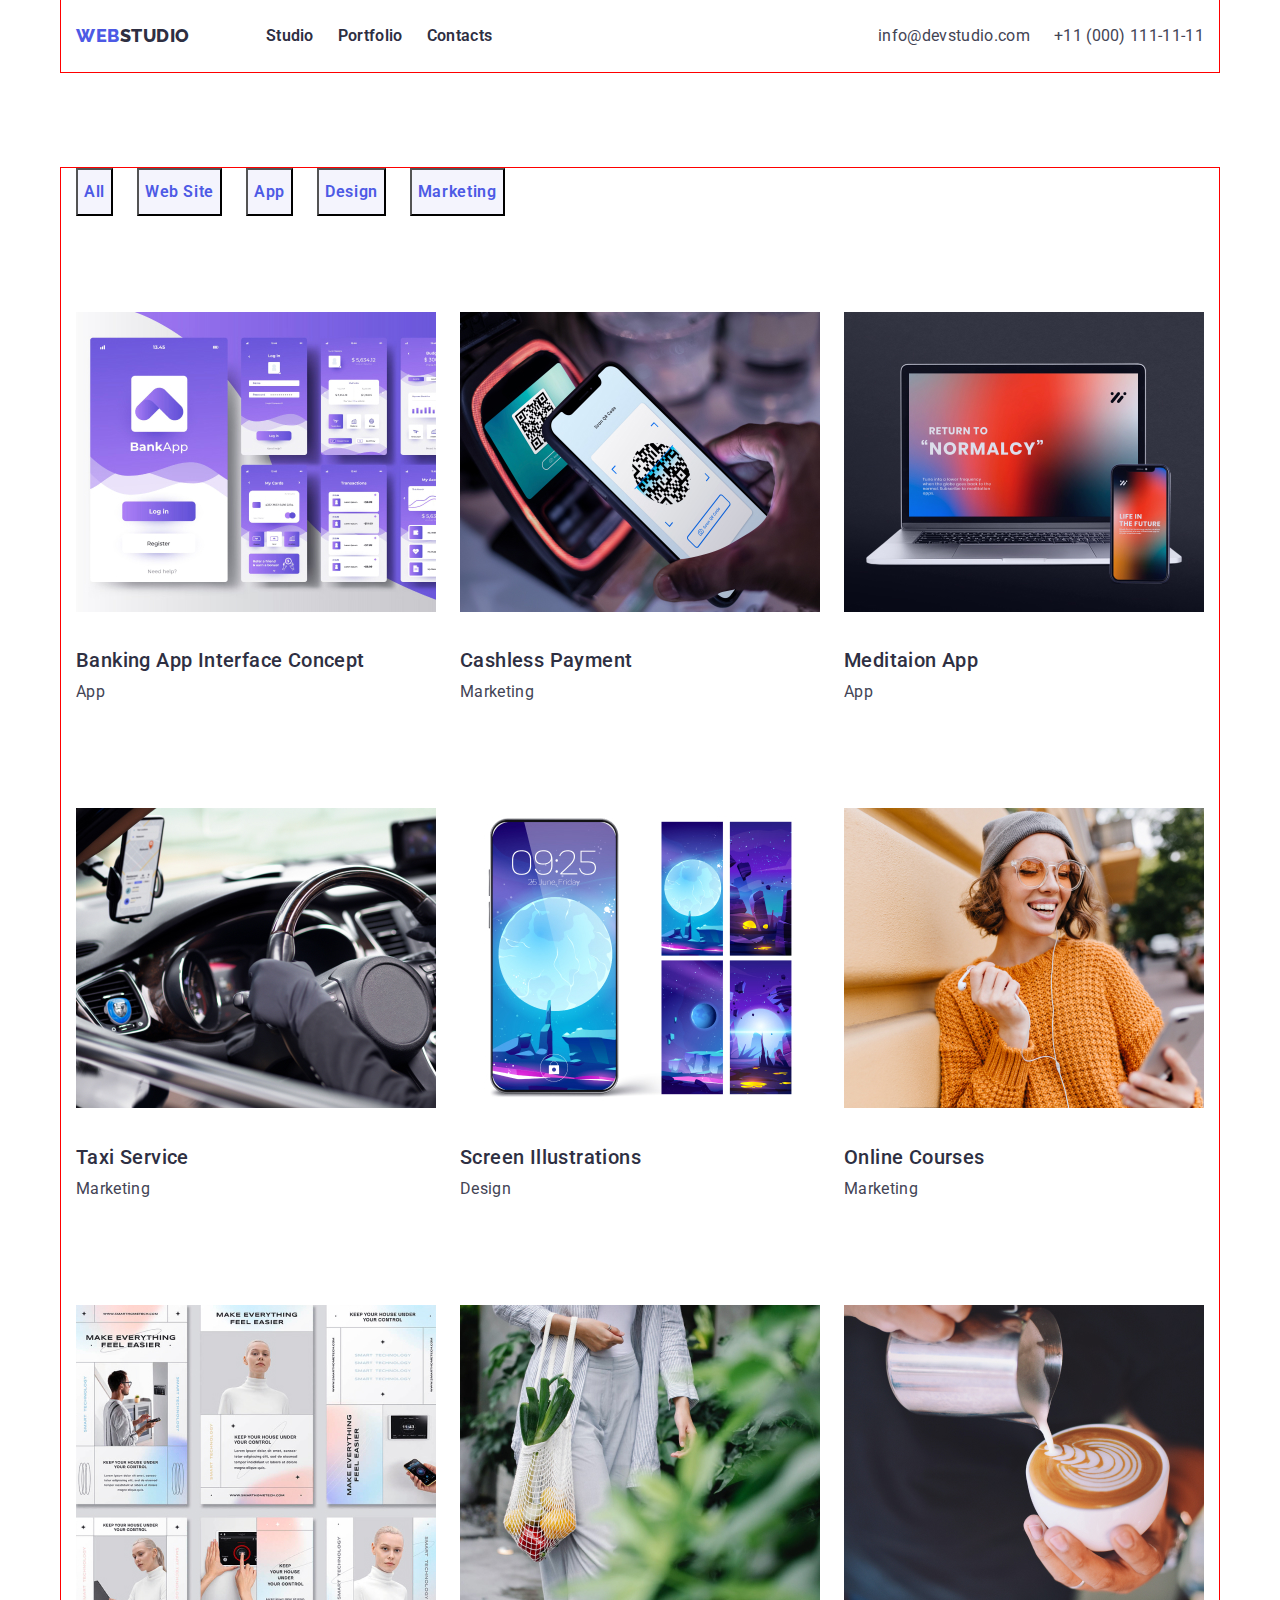
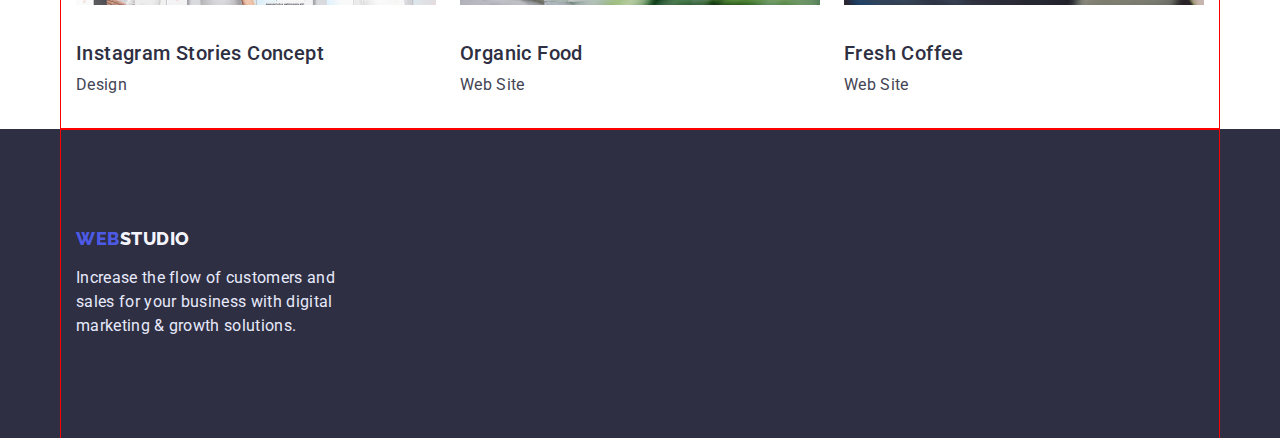
==== commit ebcebe8e: "робота над помилками" ====
--- a/portfolio.html
+++ b/portfolio.html
@@ -38,10 +38,10 @@
         <!-- контакти тел+імейл -->
         <ul class="header-contacts list">
           <li class="header-contact-item">
-            <a href="" class="link">info@devstudio.com</a>
+            <a href="" class="header-contacts link">info@devstudio.com</a>
           </li>
           <li class="header-contact-item">
-            <a href="" class="link">+11 (000) 111-11-11</a>
+            <a href="" class="header-contacts link">+11 (000) 111-11-11</a>
           </li>
         </ul>
       </div>
@@ -70,24 +70,25 @@
               </li>
             </ul>
           <!-- зображення 9 шт -->
-            <div class="portfolio-wrap">
+
                 <ul class="portfolio list">
                   <!-- фото 1 банківський додаток -->
-
-                      <li class="portfolio-photo">
-                        <a href="" class="link">
-                          <img
-                            src="./image.portfolio/Banking-App.jpg"
-                            alt="photo banking app"
-                            width="360"
-                            height="300"
-                          />
-                          <h2 class="portfolio-title">
-                            Banking App Interface Concept
-                          </h2>
-                          <p class="portfolio-text">App</p>
-                        </a>
-                      </li>
+                        <div class="portfolio-wrap">
+                          <li class="portfolio-photo">
+                            <a href="" class="link">
+                              <img
+                                src="./image.portfolio/Banking-App.jpg"
+                                alt="photo banking app"
+                                width="360"
+                                height="300"
+                              />
+                              <h2 class="portfolio-title">
+                                Banking App Interface Concept
+                              </h2>
+                              <p class="portfolio-text">App</p>
+                            </a>
+                          </li>
+                        </div>
 
                       <!-- фото 2 безготівковий розрахунок -->
                       <li class="portfolio-photo">
@@ -203,7 +204,6 @@
                       </li>
 
                 </ul>
-            </div>
       </section>
     </main>
 
--- a/css/style.css
+++ b/css/style.css
@@ -34,7 +34,7 @@
     font-weight: 600;
     font-size: 16px;
     line-height: 1.19em;
-    display: flex;
+    display: block;
     align-items: center; 
     letter-spacing: 0.04em;
     color: #FFFFFF;
@@ -113,10 +113,6 @@
     margin-right: auto;
 }
 
-.header-contacts  {
-    display: flex;
-    align-items: center;
-}
 /* селектор нащадка - застосувати до класу контейнер, який міститься в класі хедер-пейдж */
 .header-page>.container {
     display: flex;
@@ -124,15 +120,17 @@
 }
 
 /* Оформлення телефону та імейл*/
+
 .header-contacts {
     font-family: inherit;
     font-weight: 400;
     font-size: 16px;
     line-height: 1.5;
     letter-spacing: 0.02em;
-    color: #434455;
-}
-
+    display: flex;
+    align-items: center;
+    color:#434455;
+}
 /* 1-а сторінка, 
 Секція 2 Принципи компанії */
 
@@ -220,21 +218,25 @@
 
 /* оформлення кнопок 2-а сторінка портфоліо
 all, web-site, app, design, marketing*/
-.portfolio {
-    padding-top: 96px;
-    padding-bottom: 120px;
+.button {
+    display: flex;
+    border-radius: 4px;
 }
 .button-name
  {  font-family: inherit;
     font-weight: 600;
     font-size: 16px;
     line-height: 1.5;
-    display: flex;
+   
     align-items: center;
     text-align: center;
     letter-spacing: 0.04em;
     color: #4D5AE5;
     background: #F4F4FD;
+    height: 48px;
+    padding: 12px, 24px, 12px, 24px;
+    
+    
 }
 .button-name:hover 
 {color: #FFFFFF;background: #404BBF;}
@@ -243,6 +245,27 @@
 {color: #FFFFFF; background: #404BBF;} 
 
 /* PORTFOLIO*/
+
+.portfolio-wrap {
+    width: 360px;
+    height: 420px;
+}
+.portfolio {
+display: flex;
+flex-wrap: wrap;
+padding-top: 96px;
+}
+.portfolio-photo:nth-child(3n) 
+{
+    margin-right: 0;
+}
+
+.portfolio-photo {
+    display: flex;
+    margin-bottom: 48px;}
+    
+.portfolio-photo:nth-last-child(-n + 3)
+{margin-bottom: 0;}
 
 .portfolio-title 
 {   font-family: inherit;
@@ -251,6 +274,8 @@
     line-height: 1.2em;
     letter-spacing: 0.02em;
     color: #2E2F42;
+    margin-top: 32px;
+    margin-bottom: 8px;
 }
 .portfolio-text 
 {
@@ -260,12 +285,10 @@
     line-height: 1.5em;
     letter-spacing: 0.02em;
     color: #434455;
-}
-
-.portfolio-photo {
-    display: flex;
-     
-}
+    margin-bottom: 32px;
+}
+
+/* псевдоклас маржин за винятком кожного 3-го елементу */
 
 /* ФУТЕР */
 .footer-page {
@@ -308,11 +331,12 @@
 }
 
 /* БЛОКОВІ МОДЕЛІ */
-/* ШИРИНА КОНТЕЙНЕРУ оригінал 1440+50 додатковий падінг */
+/* ШИРИНА КОНТЕЙНЕРУ оригінал 1158+50 додатковий падінг */
 .container {
 width: 1158px; 
 padding-left: 15px;
 padding-right: 15px;
-margin: 0 auto;
+margin-left: auto;
+margin-right: auto;
 outline: 1px solid red;
 }
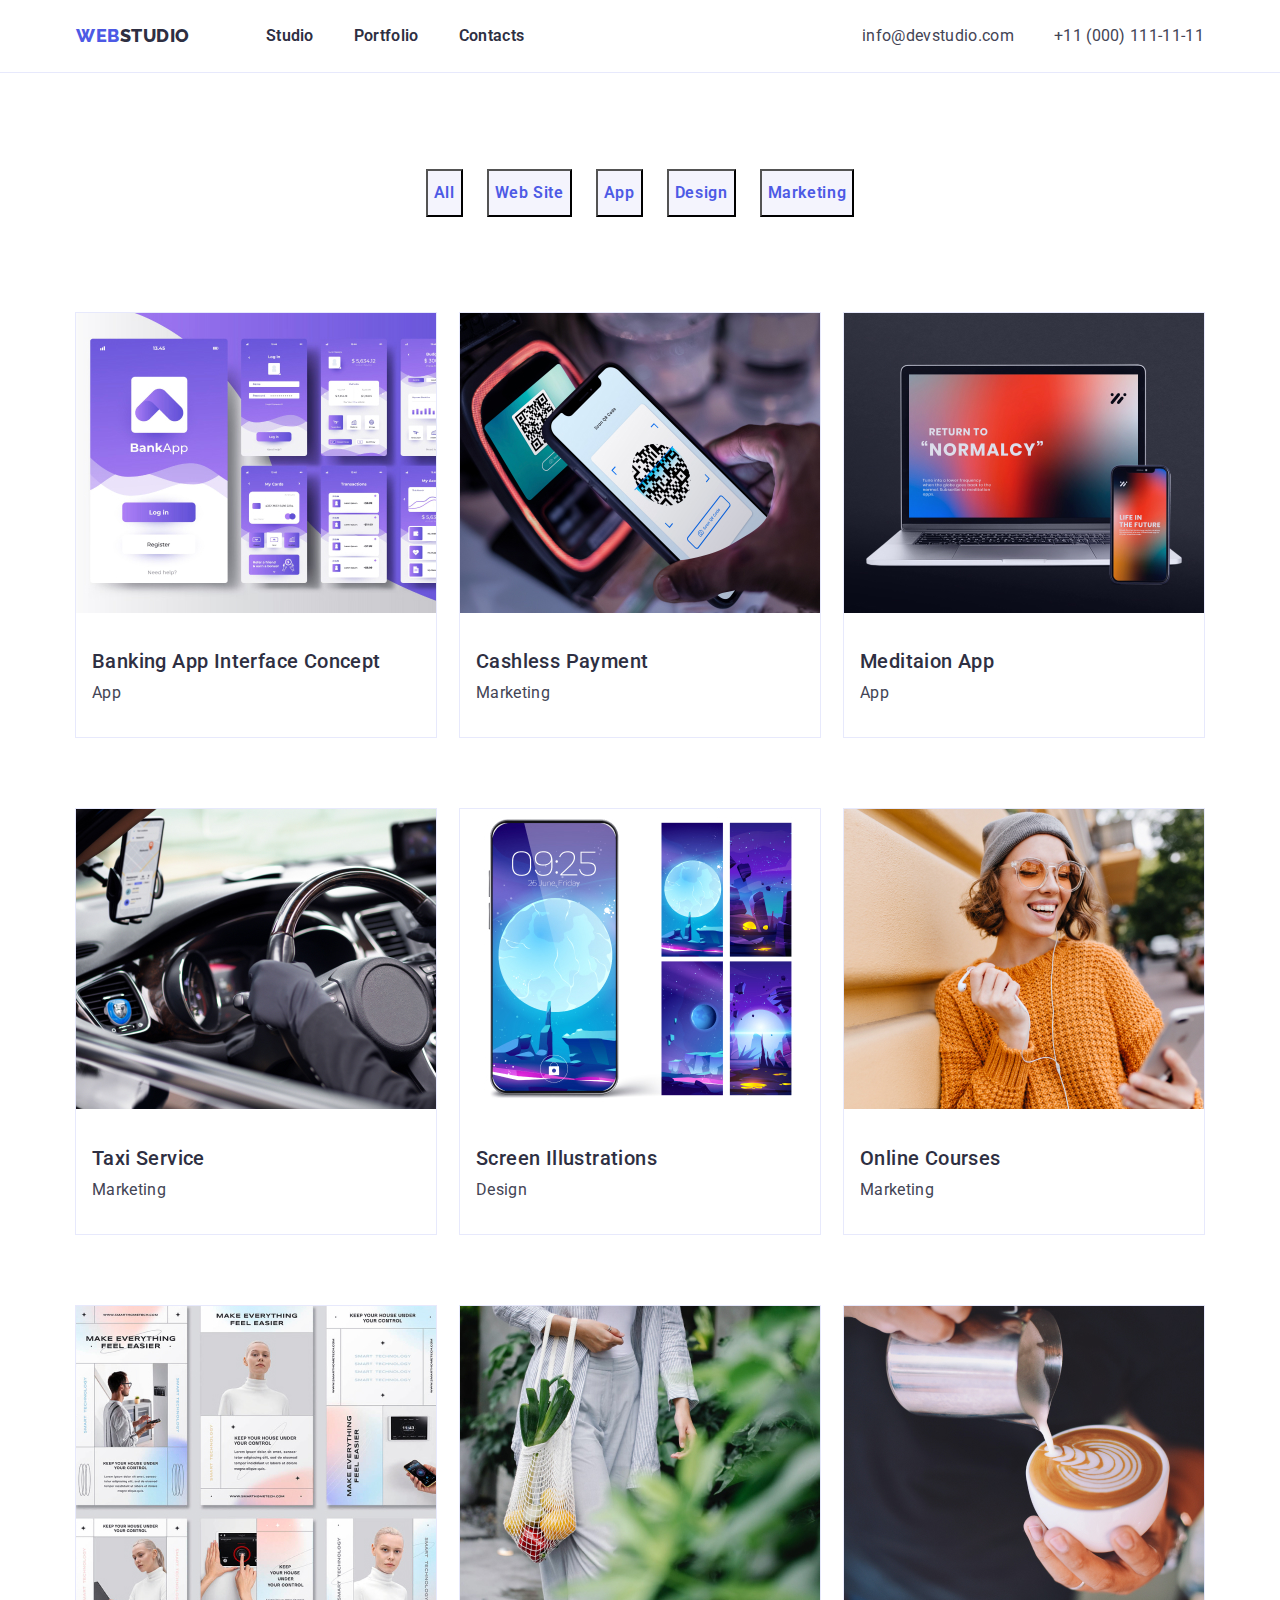
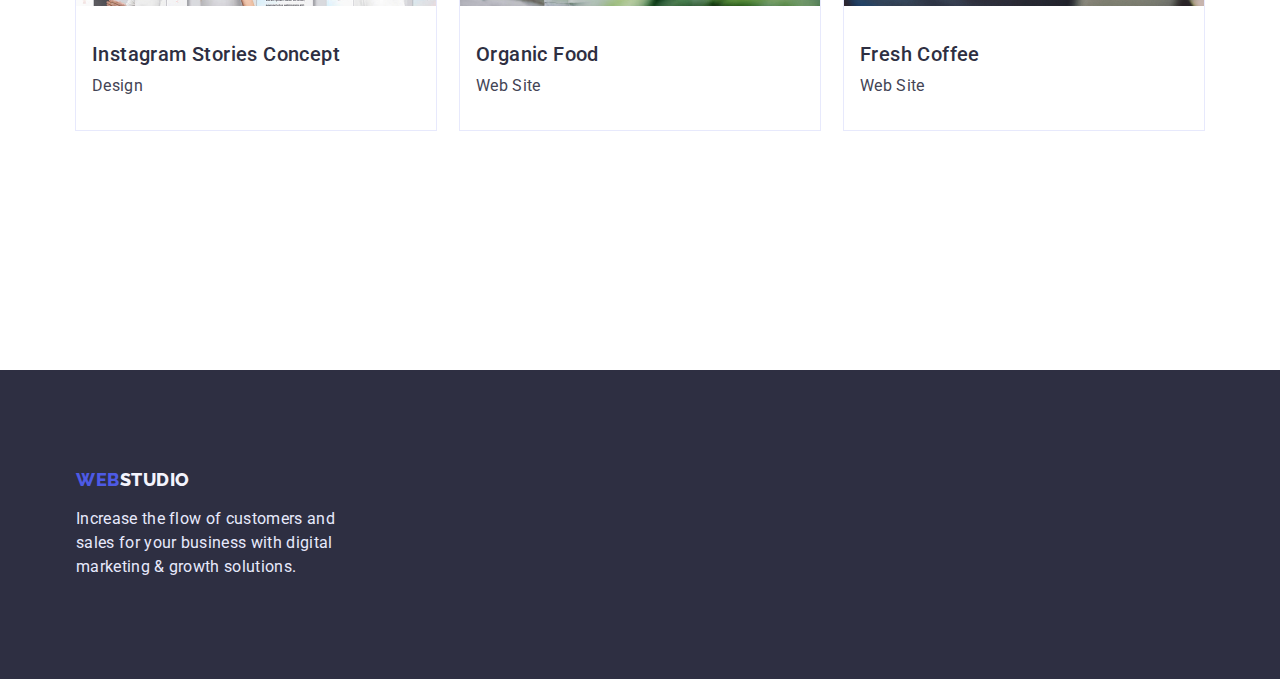
==== commit 6a760b13: "доопрацювання ДЗ" ====
--- a/portfolio.html
+++ b/portfolio.html
@@ -52,7 +52,7 @@
       <!-- Секція 1 портфоліо-->
       <section class="portfolio">
         <div class="container"> 
-            <ul class="button list">
+            <ul class="button-container list">
               <li class="button-item">
                 <button type="button" class="button-name">All</button>
               </li>
@@ -82,10 +82,12 @@
                                 width="360"
                                 height="300"
                               />
-                              <h2 class="portfolio-title">
-                                Banking App Interface Concept
-                              </h2>
-                              <p class="portfolio-text">App</p>
+                                <div class="portfolio-title-text"> 
+                                  <h2 class="portfolio-title">
+                                    Banking App Interface Concept
+                                  </h2>
+                                  <p class="portfolio-text">App</p>
+                                </div>
                             </a>
                           </li>
                         </div>
@@ -99,8 +101,10 @@
                             width="360"
                             height="300"
                           />
-                          <h2 class="portfolio-title">Cashless Payment</h2>
-                          <p class="portfolio-text">Marketing</p>
+                           <div class="portfolio-title-text"> 
+                              <h2 class="portfolio-title">Cashless Payment</h2>
+                              <p class="portfolio-text">Marketing</p>
+                           </div>
                         </a>
                       </li>
 
@@ -113,8 +117,10 @@
                             width="360"
                             height="300"
                           />
-                          <h2 class="portfolio-title">Meditaion App</h2>
-                          <p class="portfolio-text">App</p>
+                            <div class="portfolio-title-text"> 
+                              <h2 class="portfolio-title">Meditaion App</h2>
+                              <p class="portfolio-text">App</p>
+                            </div>
                         </a>
                       </li>
 
@@ -127,8 +133,10 @@
                             width="360"
                             height="300"
                           />
-                          <h2 class="portfolio-title">Taxi Service</h2>
-                          <p class="portfolio-text">Marketing</p>
+                            <div class="portfolio-title-text"> 
+                              <h2 class="portfolio-title">Taxi Service</h2>
+                              <p class="portfolio-text">Marketing</p>
+                            </div>
                         </a>
                       </li>
 
@@ -141,8 +149,10 @@
                             width="360"
                             height="300"
                           />
-                          <h2 class="portfolio-title">Screen Illustrations</h2>
-                          <p class="portfolio-text">Design</p>
+                            <div class="portfolio-title-text">  
+                              <h2 class="portfolio-title">Screen Illustrations</h2>
+                              <p class="portfolio-text">Design</p>
+                            </div>
                         </a>
                       </li>
 
@@ -155,8 +165,10 @@
                             width="360"
                             height="300"
                           />
-                          <h2 class="portfolio-title">Online Courses</h2>
-                          <p class="portfolio-text">Marketing</p>
+                            <div class="portfolio-title-text"> 
+                              <h2 class="portfolio-title">Online Courses</h2>
+                              <p class="portfolio-text">Marketing</p>
+                            </div>
                         </a>
                       </li>
 
@@ -169,9 +181,11 @@
                             width="360"
                             height="300"
                           />
-                          <h2 class="portfolio-title">
-                            Instagram Stories Concept</h2>
-                          <p class="portfolio-text">Design</p>
+                            <div class="portfolio-title-text"> 
+                              <h2 class="portfolio-title">
+                                Instagram Stories Concept</h2>
+                              <p class="portfolio-text">Design</p>
+                            </div>
                         </a>
                       </li>
 
@@ -184,8 +198,10 @@
                             width="360"
                             height="300"
                           />
-                          <h2 class="portfolio-title">Organic Food</h2>
-                          <p class="portfolio-text">Web Site</p>
+                              <div class="portfolio-title-text"> 
+                                <h2 class="portfolio-title">Organic Food</h2>
+                                <p class="portfolio-text">Web Site</p>
+                              </div>
                         </a>
                       </li>
 
@@ -198,8 +214,10 @@
                             width="360"
                             height="300"
                           />
-                          <h2 class="portfolio-title">Fresh Coffee</h2>
-                          <p class="portfolio-text">Web Site</p>
+                            <div class="portfolio-title-text"> 
+                              <h2 class="portfolio-title">Fresh Coffee</h2>
+                              <p class="portfolio-text">Web Site</p>
+                            </div>
                         </a>
                       </li>
 
--- a/css/style.css
+++ b/css/style.css
@@ -43,6 +43,7 @@
     height: 56px;
     align-items: center;
     justify-content: center;
+    margin: 0 auto;
 }
 
 .page-button-order-service:hover {
@@ -63,6 +64,8 @@
     margin-bottom: 48px;
     max-width: 494px;
     text-align: center;
+    margin: 0 auto;
+    margin-bottom: 48px;
 }
 
 .header-logo-web {
@@ -105,6 +108,7 @@
 .header-lists {
     display: flex;
     align-items: center;
+    gap: 40px;
 }
 
 .header-navigation {
@@ -130,10 +134,14 @@
     display: flex;
     align-items: center;
     color:#434455;
+    gap: 40px;
 }
 /* 1-а сторінка, 
 Секція 2 Принципи компанії */
 
+.principles-container {
+    gap: 24px;
+}
 .principles-wrap {
     width: 264px;
 }
@@ -179,14 +187,20 @@
     margin-bottom: 72px;
 }
 /* ставимо картинки в ряд */
-.list {
-    display: flex;
-    gap: 24px;
-}
+
+ .list { 
+    display: flex;
+}
+
 
 /* 1-а сторінка, 
 Секція 4 Команда компанії
 імена, професія */
+
+.names-job {
+    margin-top: 32px;
+    padding-bottom: 32px;
+}
 .name {
     font-family: inherit;
     font-weight: 500;
@@ -196,7 +210,6 @@
     letter-spacing: 0.02em;
     color: #2E2F42;
     margin-bottom: 8px;
-    margin-top: 32px;
 }
 .job {
     font-family: inherit;
@@ -206,28 +219,42 @@
     text-align: center;
     letter-spacing: 0.02em;
     color: #434455;
-    padding-bottom: 32px;
 }
 
 .doing {
 padding-bottom: 120px; 
 }
+
+.doing-wrap {
+    gap: 24px;
+}
 /* 2-а сторінка */
 
 
 
 /* оформлення кнопок 2-а сторінка портфоліо
 all, web-site, app, design, marketing*/
-.button {
-    display: flex;
-    border-radius: 4px;
+.header-page { 
+   border-bottom: 1px solid #E7E9FC; 
+}
+
+.button-container {
+    display: flex;
+    justify-content: center;
+}
+
+.button-item {
+    padding-right: 24px;
+}
+
+.button-item:last-child {
+    padding-right: 0px;
 }
 .button-name
  {  font-family: inherit;
     font-weight: 600;
     font-size: 16px;
     line-height: 1.5;
-   
     align-items: center;
     text-align: center;
     letter-spacing: 0.04em;
@@ -235,9 +262,8 @@
     background: #F4F4FD;
     height: 48px;
     padding: 12px, 24px, 12px, 24px;
-    
-    
-}
+}
+
 .button-name:hover 
 {color: #FFFFFF;background: #404BBF;}
 
@@ -254,7 +280,10 @@
 display: flex;
 flex-wrap: wrap;
 padding-top: 96px;
-}
+padding-bottom: 120px;
+gap: 24px;
+}
+
 .portfolio-photo:nth-child(3n) 
 {
     margin-right: 0;
@@ -262,11 +291,17 @@
 
 .portfolio-photo {
     display: flex;
-    margin-bottom: 48px;}
+    margin-bottom: 48px;
+    outline: 1px solid #E7E9FC;}
     
 .portfolio-photo:nth-last-child(-n + 3)
 {margin-bottom: 0;}
 
+.portfolio-title-text {
+    padding-top: 32px;
+    padding-bottom: 32px;
+    padding-left: 16px;
+}
 .portfolio-title 
 {   font-family: inherit;
     font-weight: 500;
@@ -274,7 +309,6 @@
     line-height: 1.2em;
     letter-spacing: 0.02em;
     color: #2E2F42;
-    margin-top: 32px;
     margin-bottom: 8px;
 }
 .portfolio-text 
@@ -285,7 +319,6 @@
     line-height: 1.5em;
     letter-spacing: 0.02em;
     color: #434455;
-    margin-bottom: 32px;
 }
 
 /* псевдоклас маржин за винятком кожного 3-го елементу */
@@ -293,6 +326,8 @@
 /* ФУТЕР */
 .footer-page {
     background-color:  #2E2F42;
+    padding-top: 100px;
+    padding-bottom: 100px;
 }
 .footer-logo {
     font-family: Raleway;
@@ -304,7 +339,7 @@
     letter-spacing: 0.03em;
     text-transform: uppercase;
     color: #F4F4FD;
-    padding-top: 100px;
+    
 }
 
 .footer-logo-web {
@@ -326,7 +361,6 @@
    letter-spacing: 0.02em;
    color: #E7E9FC;
    max-width: 264px;
-   padding-bottom: 100px;
    margin-top: 16px;
 }
 
@@ -338,5 +372,7 @@
 padding-right: 15px;
 margin-left: auto;
 margin-right: auto;
-outline: 1px solid red;
-}
+
+}
+
+/* outline: 1px solid red */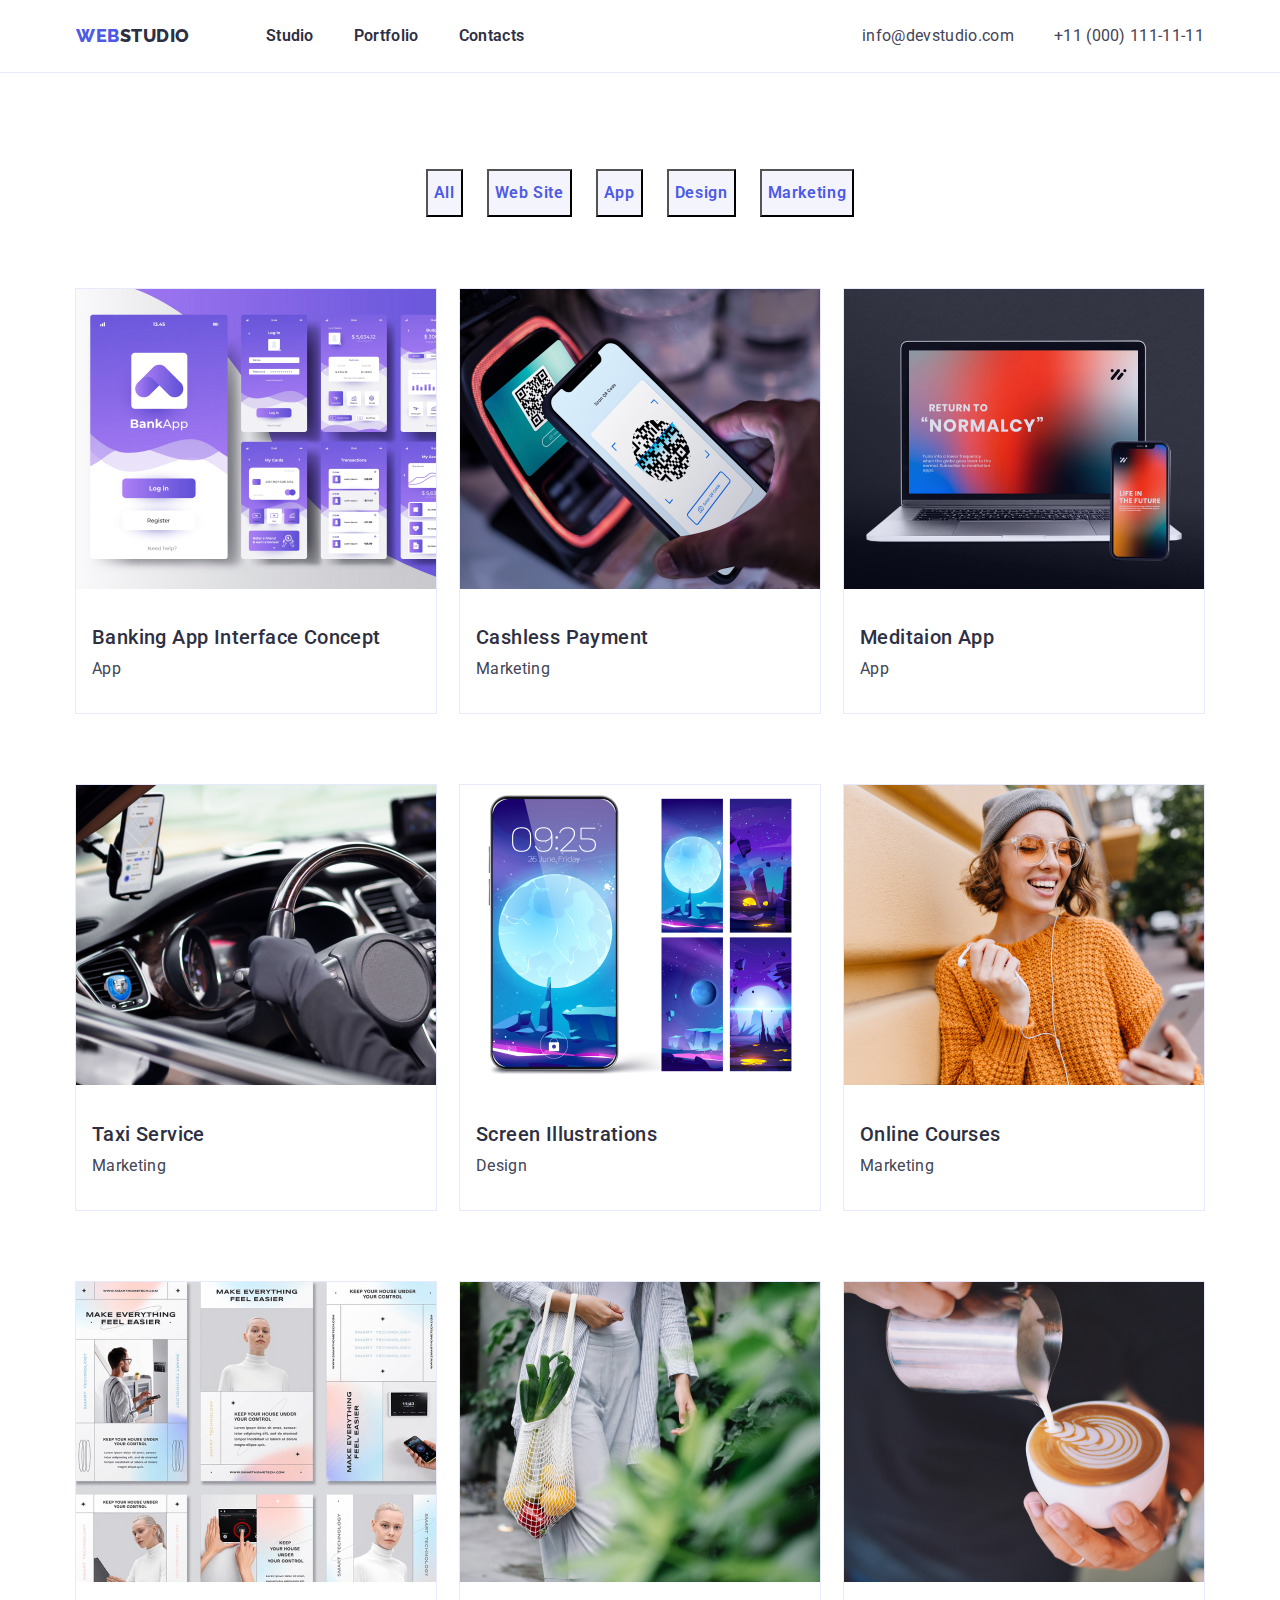
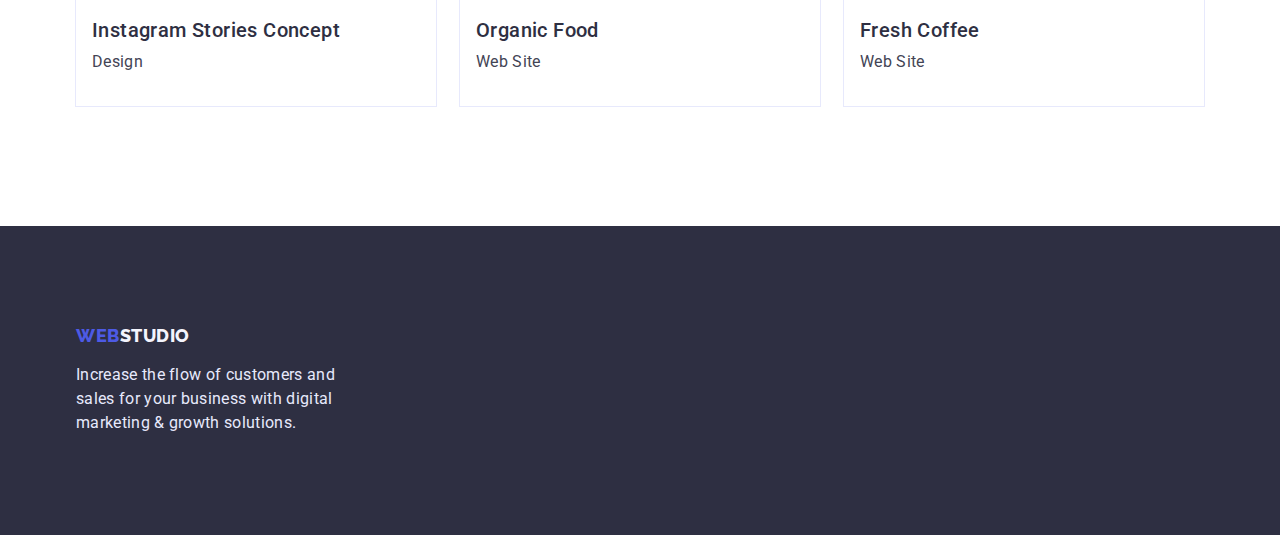
==== commit 0a336f09: "виправлено відступи між секціями" ====
--- a/portfolio.html
+++ b/portfolio.html
@@ -50,7 +50,7 @@
     <main>
 
       <!-- Секція 1 портфоліо-->
-      <section class="portfolio">
+      <section class="portfolio-container">
         <div class="container"> 
             <ul class="button-container list">
               <li class="button-item">
--- a/css/style.css
+++ b/css/style.css
@@ -276,12 +276,16 @@
     width: 360px;
     height: 420px;
 }
+
+.portfolio-container {
+padding-top: 96px;
+padding-bottom: 120px;
+}
 .portfolio {
 display: flex;
 flex-wrap: wrap;
-padding-top: 96px;
-padding-bottom: 120px;
 gap: 24px;
+margin-top: 72px;
 }
 
 .portfolio-photo:nth-child(3n) 
